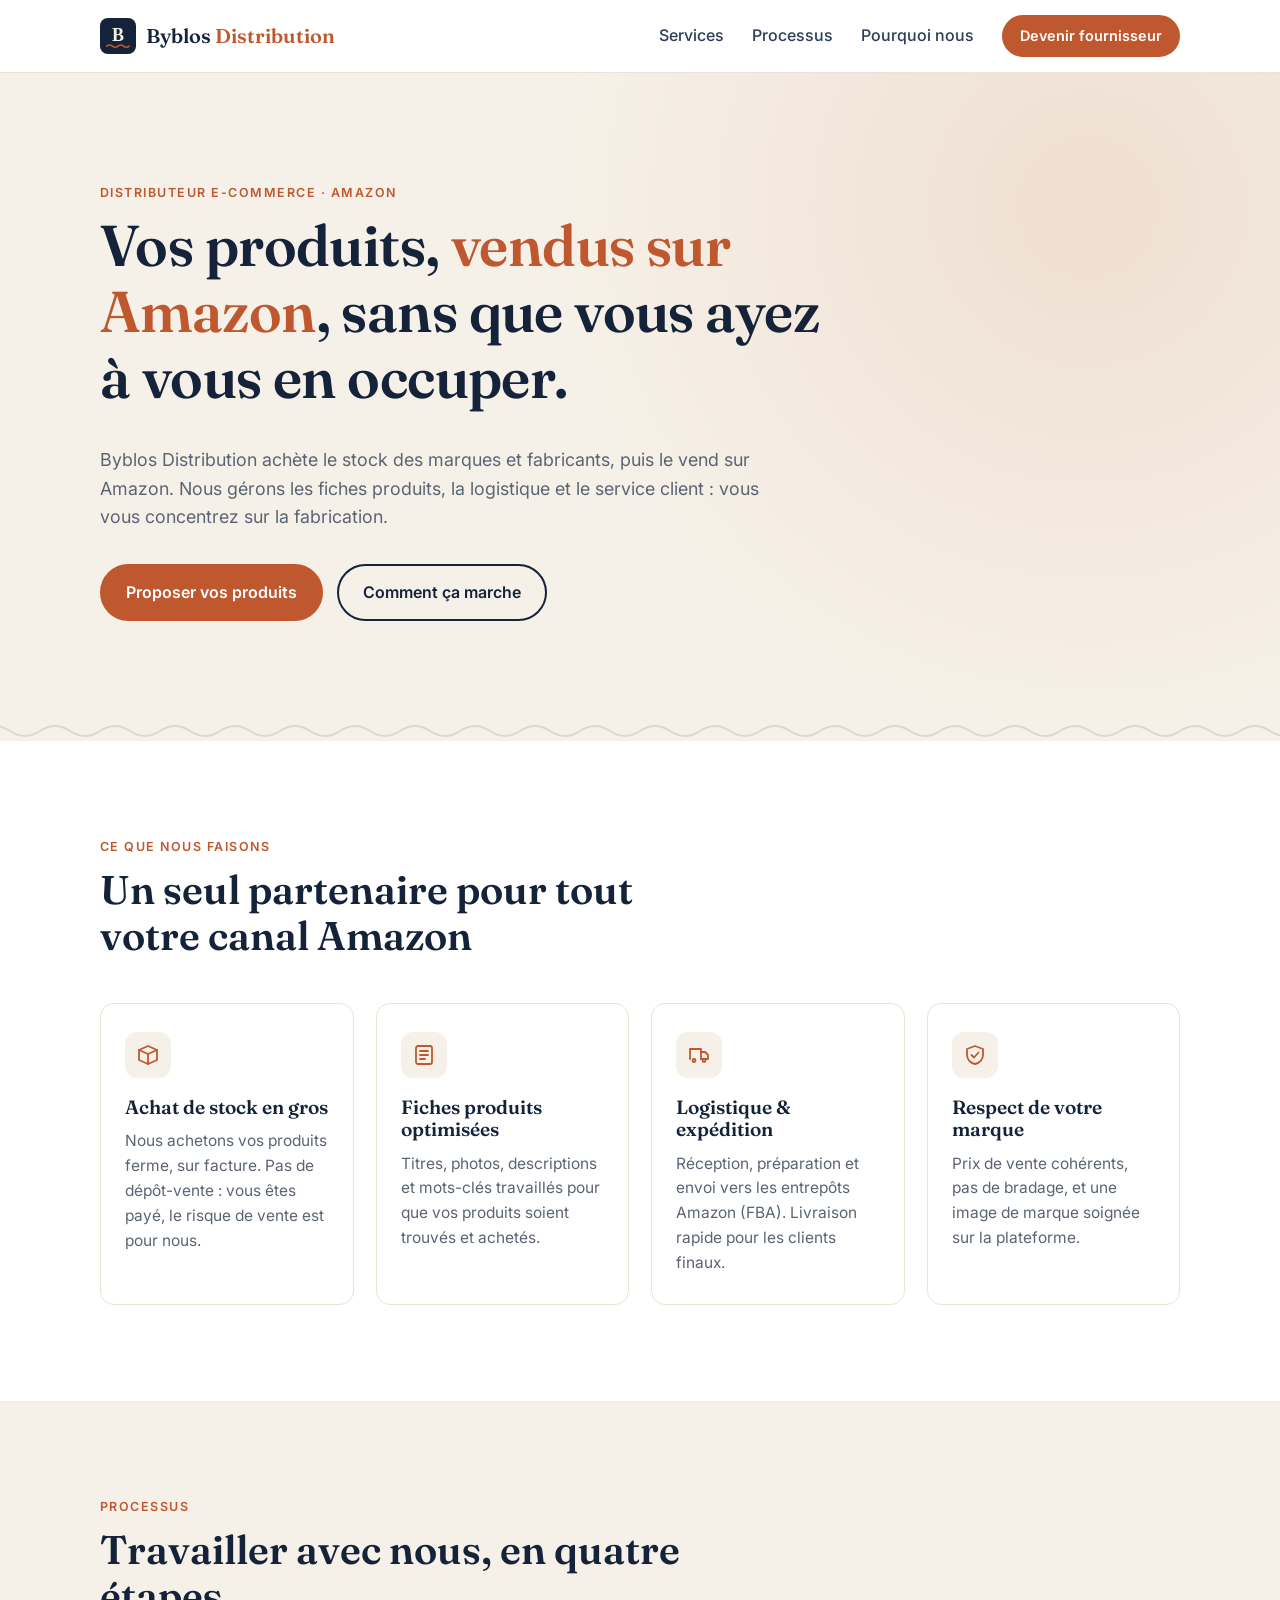
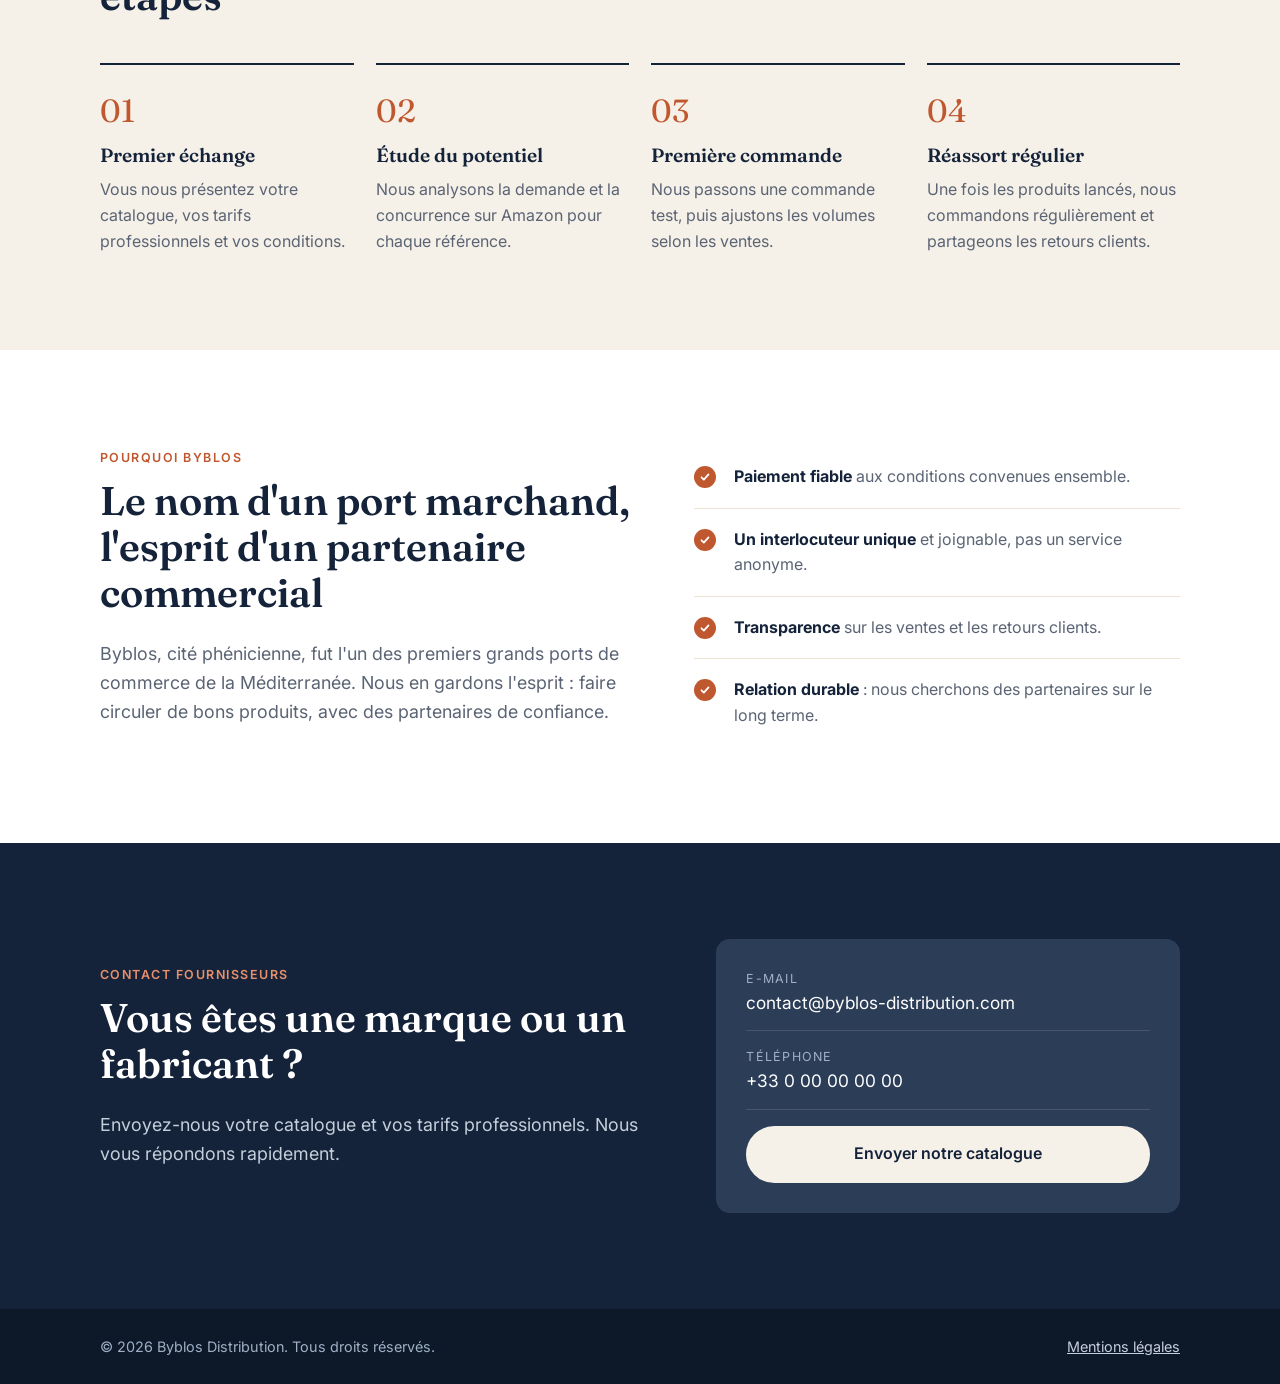
==== index.html @ eac5323d "Site vitrine Byblos Distribution pour les fournisseurs Page d'accueil (services, processus, pourquoi" ====
<!doctype html>
<html lang="fr">
<head>
  <meta charset="utf-8">
  <meta name="viewport" content="width=device-width, initial-scale=1">
  <title>Byblos Distribution — Votre partenaire de distribution sur Amazon</title>
  <meta name="description" content="Byblos Distribution achète et distribue les produits de marques et fabricants sur Amazon. Devenez fournisseur partenaire.">
  <link rel="icon" href="favicon.svg" type="image/svg+xml">
  <link rel="preconnect" href="https://fonts.googleapis.com">
  <link rel="preconnect" href="https://fonts.gstatic.com" crossorigin>
  <link href="https://fonts.googleapis.com/css2?family=Fraunces:opsz,wght@9..144,500;9..144,600&family=Inter:wght@400;500;600&display=swap" rel="stylesheet">
  <link rel="stylesheet" href="styles.css">
</head>
<body>

  <header class="site-header">
    <div class="container header-inner">
      <a href="#" class="logo" aria-label="Byblos Distribution — accueil">
        <img src="favicon.svg" alt="" width="36" height="36">
        <span>Byblos <em>Distribution</em></span>
      </a>
      <nav class="nav" aria-label="Navigation principale">
        <a href="#services">Services</a>
        <a href="#processus">Processus</a>
        <a href="#pourquoi">Pourquoi nous</a>
        <a href="#contact" class="btn btn-small">Devenir fournisseur</a>
      </nav>
    </div>
  </header>

  <main>

    <section class="hero">
      <div class="container hero-inner">
        <p class="eyebrow">Distributeur e-commerce · Amazon</p>
        <h1>Vos produits, <span class="accent">vendus sur Amazon</span>, sans que vous ayez à vous en occuper.</h1>
        <p class="lead">
          Byblos Distribution achète le stock des marques et fabricants, puis le vend sur Amazon.
          Nous gérons les fiches produits, la logistique et le service client : vous vous concentrez sur la fabrication.
        </p>
        <div class="hero-actions">
          <a href="#contact" class="btn">Proposer vos produits</a>
          <a href="#processus" class="btn btn-ghost">Comment ça marche</a>
        </div>
      </div>
    </section>

    <section id="services" class="section">
      <div class="container">
        <p class="eyebrow">Ce que nous faisons</p>
        <h2>Un seul partenaire pour tout votre canal Amazon</h2>
        <div class="grid grid-4">
          <article class="card">
            <div class="card-icon" aria-hidden="true">
              <svg viewBox="0 0 24 24"><path d="M3 7l9-4 9 4-9 4-9-4z"/><path d="M3 7v10l9 4 9-4V7"/><path d="M12 11v10"/></svg>
            </div>
            <h3>Achat de stock en gros</h3>
            <p>Nous achetons vos produits ferme, sur facture. Pas de dépôt-vente : vous êtes payé, le risque de vente est pour nous.</p>
          </article>
          <article class="card">
            <div class="card-icon" aria-hidden="true">
              <svg viewBox="0 0 24 24"><rect x="4" y="3" width="16" height="18" rx="2"/><path d="M8 8h8M8 12h8M8 16h5"/></svg>
            </div>
            <h3>Fiches produits optimisées</h3>
            <p>Titres, photos, descriptions et mots-clés travaillés pour que vos produits soient trouvés et achetés.</p>
          </article>
          <article class="card">
            <div class="card-icon" aria-hidden="true">
              <svg viewBox="0 0 24 24"><path d="M3 16V6h11v10"/><path d="M14 9h4l3 3v4h-7"/><circle cx="7" cy="17.5" r="1.5"/><circle cx="17" cy="17.5" r="1.5"/></svg>
            </div>
            <h3>Logistique &amp; expédition</h3>
            <p>Réception, préparation et envoi vers les entrepôts Amazon (FBA). Livraison rapide pour les clients finaux.</p>
          </article>
          <article class="card">
            <div class="card-icon" aria-hidden="true">
              <svg viewBox="0 0 24 24"><path d="M12 3l8 3v6c0 4.5-3.4 8.3-8 9-4.6-.7-8-4.5-8-9V6l8-3z"/><path d="M8.5 12l2.5 2.5 4.5-5"/></svg>
            </div>
            <h3>Respect de votre marque</h3>
            <p>Prix de vente cohérents, pas de bradage, et une image de marque soignée sur la plateforme.</p>
          </article>
        </div>
      </div>
    </section>

    <section id="processus" class="section section-alt">
      <div class="container">
        <p class="eyebrow">Processus</p>
        <h2>Travailler avec nous, en quatre étapes</h2>
        <ol class="steps">
          <li>
            <span class="step-num">01</span>
            <h3>Premier échange</h3>
            <p>Vous nous présentez votre catalogue, vos tarifs professionnels et vos conditions.</p>
          </li>
          <li>
            <span class="step-num">02</span>
            <h3>Étude du potentiel</h3>
            <p>Nous analysons la demande et la concurrence sur Amazon pour chaque référence.</p>
          </li>
          <li>
            <span class="step-num">03</span>
            <h3>Première commande</h3>
            <p>Nous passons une commande test, puis ajustons les volumes selon les ventes.</p>
          </li>
          <li>
            <span class="step-num">04</span>
            <h3>Réassort régulier</h3>
            <p>Une fois les produits lancés, nous commandons régulièrement et partageons les retours clients.</p>
          </li>
        </ol>
      </div>
    </section>

    <section id="pourquoi" class="section">
      <div class="container split">
        <div>
          <p class="eyebrow">Pourquoi Byblos</p>
          <h2>Le nom d'un port marchand, l'esprit d'un partenaire commercial</h2>
          <p class="lead">
            Byblos, cité phénicienne, fut l'un des premiers grands ports de commerce de la Méditerranée.
            Nous en gardons l'esprit : faire circuler de bons produits, avec des partenaires de confiance.
          </p>
        </div>
        <ul class="checklist">
          <li><strong>Paiement fiable</strong> aux conditions convenues ensemble.</li>
          <li><strong>Un interlocuteur unique</strong> et joignable, pas un service anonyme.</li>
          <li><strong>Transparence</strong> sur les ventes et les retours clients.</li>
          <li><strong>Relation durable</strong> : nous cherchons des partenaires sur le long terme.</li>
        </ul>
      </div>
    </section>

    <section id="contact" class="section section-dark">
      <div class="container contact">
        <div>
          <p class="eyebrow">Contact fournisseurs</p>
          <h2>Vous êtes une marque ou un fabricant ?</h2>
          <p class="lead">
            Envoyez-nous votre catalogue et vos tarifs professionnels. Nous vous répondons rapidement.
          </p>
        </div>
        <div class="contact-card">
          <!-- TODO: remplacer par l'adresse e-mail réelle -->
          <a class="contact-line" href="mailto:contact@byblos-distribution.com">
            <span class="label">E-mail</span>
            <span>contact@byblos-distribution.com</span>
          </a>
          <!-- TODO: remplacer par le numéro réel (ou supprimer ce bloc) -->
          <a class="contact-line" href="tel:+33000000000">
            <span class="label">Téléphone</span>
            <span>+33 0 00 00 00 00</span>
          </a>
          <a href="mailto:contact@byblos-distribution.com?subject=Proposition%20de%20partenariat%20fournisseur" class="btn btn-light">
            Envoyer notre catalogue
          </a>
        </div>
      </div>
    </section>

  </main>

  <footer class="site-footer">
    <div class="container footer-inner">
      <p>© <span id="year">2026</span> Byblos Distribution. Tous droits réservés.</p>
      <a href="mentions-legales.html">Mentions légales</a>
    </div>
  </footer>

  <script>document.getElementById('year').textContent = new Date().getFullYear();</script>
</body>
</html>
---- styles.css ----
:root {
  --ink: #14233a;
  --ink-soft: #2b3d57;
  --sand: #f6f1e8;
  --sand-deep: #ece3d3;
  --terracotta: #c0582f;
  --terracotta-dark: #9e4523;
  --text: #1c2533;
  --muted: #5b6474;
  --white: #ffffff;
  --radius: 14px;
  --max: 1120px;
}

* { box-sizing: border-box; }

html { scroll-behavior: smooth; }

section[id] { scroll-margin-top: 72px; }

body {
  margin: 0;
  font-family: "Inter", system-ui, -apple-system, sans-serif;
  color: var(--text);
  background: var(--white);
  line-height: 1.6;
  -webkit-font-smoothing: antialiased;
}

h1, h2, h3 {
  font-family: "Fraunces", Georgia, serif;
  font-weight: 600;
  line-height: 1.15;
  color: var(--ink);
  margin: 0 0 0.6em;
}
h1 { font-size: clamp(2.2rem, 5vw, 3.6rem); letter-spacing: -0.01em; }
h2 { font-size: clamp(1.7rem, 3.4vw, 2.5rem); max-width: 22ch; }
h3 { font-size: 1.2rem; }

p { margin: 0 0 1em; }

a { color: inherit; }

.container {
  width: 100%;
  max-width: var(--max);
  margin: 0 auto;
  padding: 0 20px;
}

.eyebrow {
  text-transform: uppercase;
  letter-spacing: 0.12em;
  font-size: 0.78rem;
  font-weight: 600;
  color: var(--terracotta);
  margin-bottom: 0.8em;
}

.lead {
  font-size: 1.12rem;
  color: var(--muted);
  max-width: 60ch;
}

.accent { color: var(--terracotta); }

/* Buttons */
.btn {
  display: inline-block;
  background: var(--terracotta);
  color: var(--white);
  text-decoration: none;
  font-weight: 600;
  padding: 0.85em 1.5em;
  border-radius: 999px;
  border: 2px solid var(--terracotta);
  transition: background 0.2s, border-color 0.2s, color 0.2s;
}
.btn:hover { background: var(--terracotta-dark); border-color: var(--terracotta-dark); }
.btn-small { padding: 0.5em 1.1em; font-size: 0.9rem; }
.btn-ghost { background: transparent; color: var(--ink); border-color: var(--ink); }
.btn-ghost:hover { background: var(--ink); color: var(--white); border-color: var(--ink); }
.btn-light { background: var(--sand); color: var(--ink); border-color: var(--sand); text-align: center; }
.btn-light:hover { background: var(--white); border-color: var(--white); }

/* Header */
.site-header {
  position: sticky;
  top: 0;
  z-index: 10;
  background: rgba(255, 255, 255, 0.92);
  backdrop-filter: blur(8px);
  border-bottom: 1px solid var(--sand-deep);
}
.header-inner {
  display: flex;
  align-items: center;
  justify-content: space-between;
  height: 72px;
}
.logo {
  display: flex;
  align-items: center;
  gap: 10px;
  text-decoration: none;
  font-family: "Fraunces", Georgia, serif;
  font-weight: 600;
  font-size: 1.25rem;
  color: var(--ink);
}
.logo em { font-style: normal; color: var(--terracotta); }
.nav { display: flex; align-items: center; gap: 28px; }
.nav a:not(.btn) {
  text-decoration: none;
  font-weight: 500;
  color: var(--ink-soft);
}
.nav a:not(.btn):hover { color: var(--terracotta); }

/* Hero */
.hero {
  background:
    radial-gradient(circle at 85% 20%, rgba(192, 88, 47, 0.12), transparent 45%),
    var(--sand);
  padding: 110px 0 120px;
  position: relative;
  overflow: hidden;
}
.hero::after {
  /* stylised waves: a nod to Byblos the harbour city */
  content: "";
  position: absolute;
  left: 0; right: 0; bottom: 0;
  height: 60px;
  background: url("data:image/svg+xml,%3Csvg xmlns='http://www.w3.org/2000/svg' viewBox='0 0 120 20'%3E%3Cpath d='M0 10 Q15 0 30 10 T60 10 T90 10 T120 10' fill='none' stroke='%2314233a' stroke-opacity='.12' stroke-width='2'/%3E%3C/svg%3E") repeat-x bottom / 120px 20px;
}
.hero-inner h1 { max-width: 20ch; }
.hero-actions { display: flex; flex-wrap: wrap; gap: 14px; margin-top: 2em; }

/* Sections */
.section { padding: 96px 0; }
.section-alt { background: var(--sand); }
.section-dark { background: var(--ink); color: var(--sand); }
.section-dark h2 { color: var(--white); }
.section-dark .lead { color: #c5cedb; }
.section-dark .eyebrow { color: #e8906b; }

.grid { display: grid; gap: 22px; margin-top: 44px; }
.grid-4 { grid-template-columns: repeat(4, 1fr); }

.card {
  background: var(--white);
  border: 1px solid var(--sand-deep);
  border-radius: var(--radius);
  padding: 28px 24px;
  transition: transform 0.2s, box-shadow 0.2s;
}
.card:hover { transform: translateY(-3px); box-shadow: 0 12px 30px rgba(20, 35, 58, 0.08); }
.card p { color: var(--muted); font-size: 0.97rem; margin: 0; }
.card-icon {
  width: 46px; height: 46px;
  border-radius: 12px;
  background: var(--sand);
  display: grid; place-items: center;
  margin-bottom: 18px;
}
.card-icon svg {
  width: 24px; height: 24px;
  fill: none;
  stroke: var(--terracotta);
  stroke-width: 1.8;
  stroke-linecap: round;
  stroke-linejoin: round;
}

/* Steps */
.steps {
  list-style: none;
  padding: 0;
  margin: 44px 0 0;
  display: grid;
  grid-template-columns: repeat(4, 1fr);
  gap: 22px;
  counter-reset: none;
}
.steps li {
  border-top: 2px solid var(--ink);
  padding-top: 20px;
}
.steps p { color: var(--muted); margin: 0; }
.step-num {
  display: block;
  font-family: "Fraunces", Georgia, serif;
  font-size: 2rem;
  color: var(--terracotta);
  margin-bottom: 8px;
}

/* Why us */
.split {
  display: grid;
  grid-template-columns: 1.1fr 1fr;
  gap: 60px;
  align-items: center;
}
.checklist { list-style: none; padding: 0; margin: 0; }
.checklist li {
  position: relative;
  padding: 18px 0 18px 40px;
  border-bottom: 1px solid var(--sand-deep);
  color: var(--muted);
}
.checklist li:last-child { border-bottom: 0; }
.checklist li::before {
  content: "";
  position: absolute;
  left: 0; top: 20px;
  width: 22px; height: 22px;
  border-radius: 50%;
  background: var(--terracotta) url("data:image/svg+xml,%3Csvg xmlns='http://www.w3.org/2000/svg' viewBox='0 0 24 24'%3E%3Cpath d='M6 12.5l4 4 8-9' fill='none' stroke='white' stroke-width='3' stroke-linecap='round' stroke-linejoin='round'/%3E%3C/svg%3E") center / 14px no-repeat;
}
.checklist strong { color: var(--ink); }

/* Contact */
.contact {
  display: grid;
  grid-template-columns: 1.2fr 1fr;
  gap: 60px;
  align-items: center;
}
.contact-card {
  background: var(--ink-soft);
  border-radius: var(--radius);
  padding: 30px;
  display: flex;
  flex-direction: column;
  gap: 16px;
}
.contact-line {
  display: flex;
  flex-direction: column;
  text-decoration: none;
  color: var(--white);
  font-size: 1.08rem;
  padding-bottom: 14px;
  border-bottom: 1px solid rgba(255, 255, 255, 0.12);
  overflow-wrap: anywhere;
}
.contact-line:hover span:last-child { color: #e8906b; }
.contact-line .label {
  font-size: 0.78rem;
  text-transform: uppercase;
  letter-spacing: 0.1em;
  color: #9fb0c6;
}

/* Footer */
.site-footer {
  background: #0d1828;
  color: #9fb0c6;
  font-size: 0.9rem;
  padding: 26px 0;
}
.footer-inner { display: flex; justify-content: space-between; gap: 16px; flex-wrap: wrap; }
.footer-inner p { margin: 0; }
.site-footer a { color: #c5cedb; }

/* Legal page */
.legal { padding: 70px 0 90px; }
.legal .container { max-width: 760px; }
.legal h2 { font-size: 1.4rem; margin-top: 1.8em; max-width: none; }
.legal p { color: var(--muted); }

/* Responsive */
@media (max-width: 960px) {
  .grid-4, .steps { grid-template-columns: repeat(2, 1fr); }
  .split, .contact { grid-template-columns: 1fr; gap: 36px; }
}
@media (max-width: 720px) {
  .nav a:not(.btn) { display: none; }
  .hero { padding: 70px 0 90px; }
  .section { padding: 70px 0; }
}
@media (max-width: 520px) {
  .grid-4, .steps { grid-template-columns: 1fr; }
  .logo span { font-size: 1.05rem; }
  .btn-small { padding: 0.45em 0.9em; font-size: 0.82rem; }
}
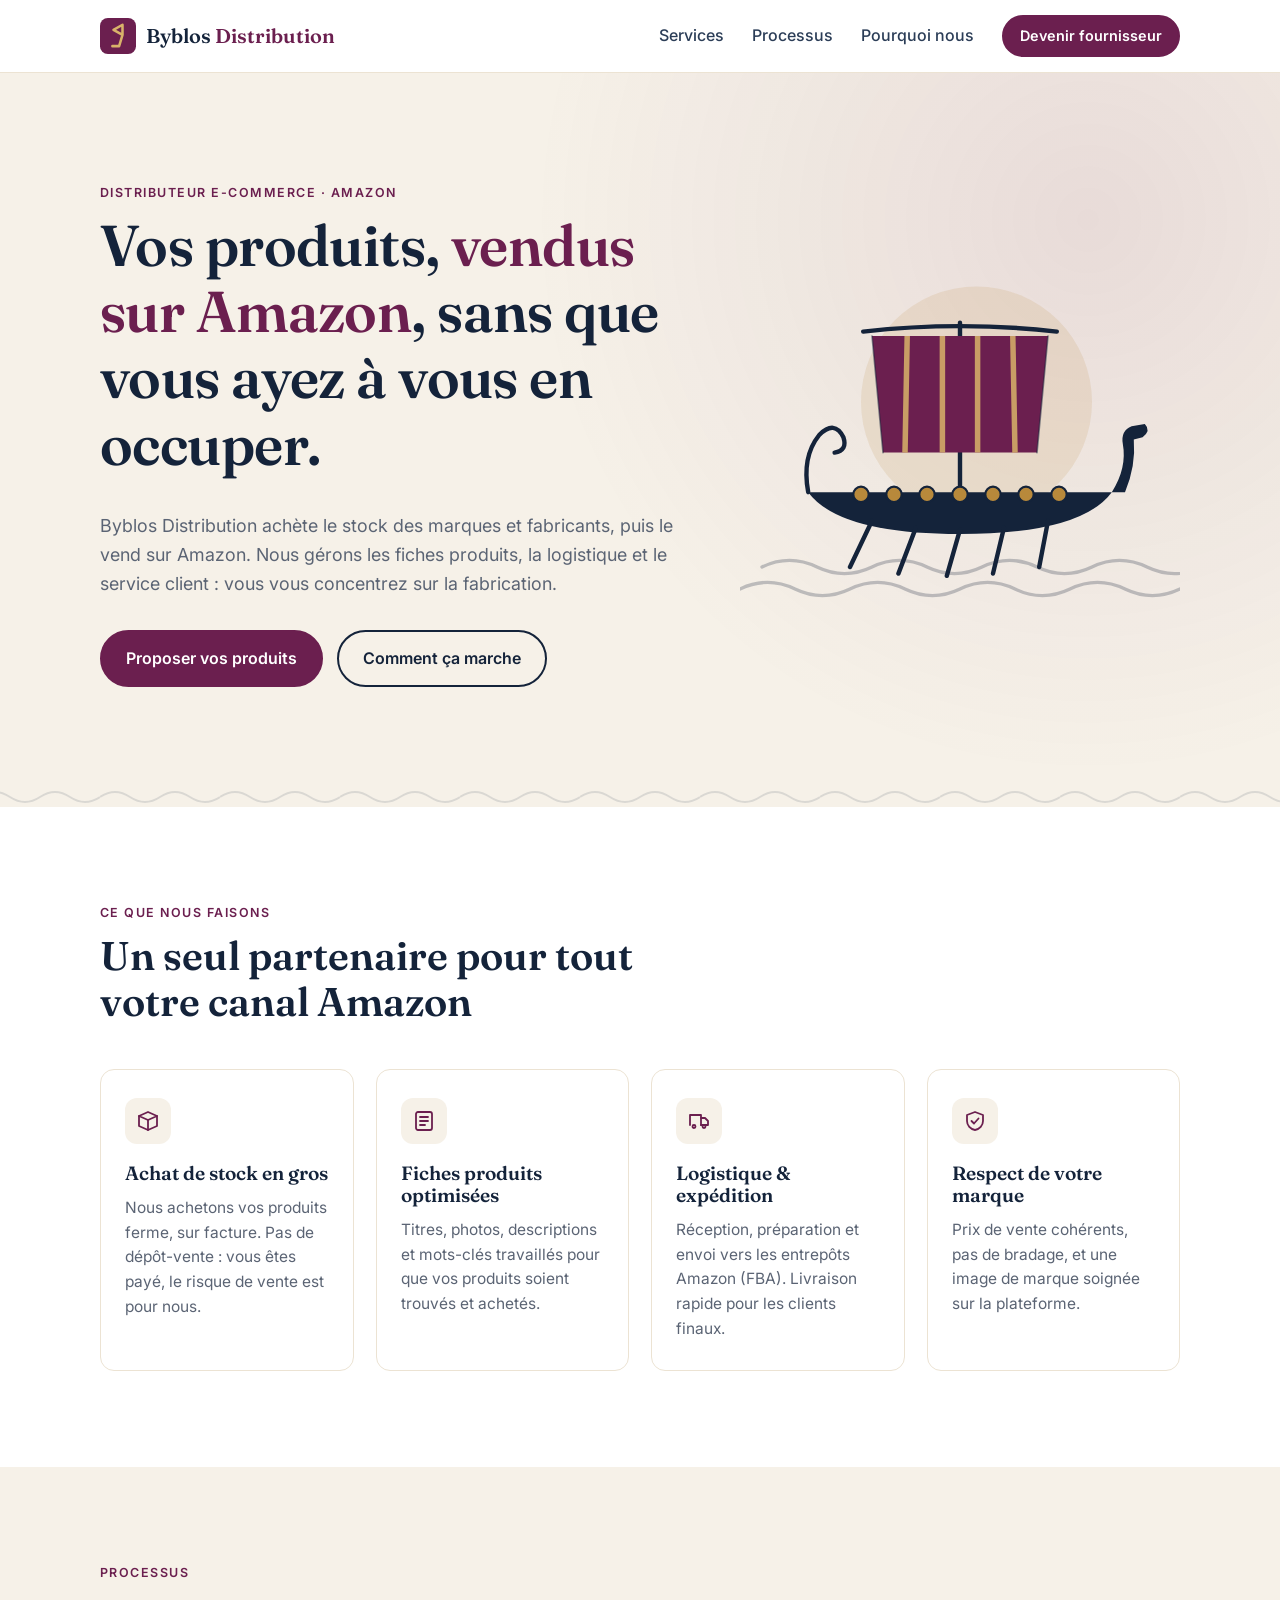
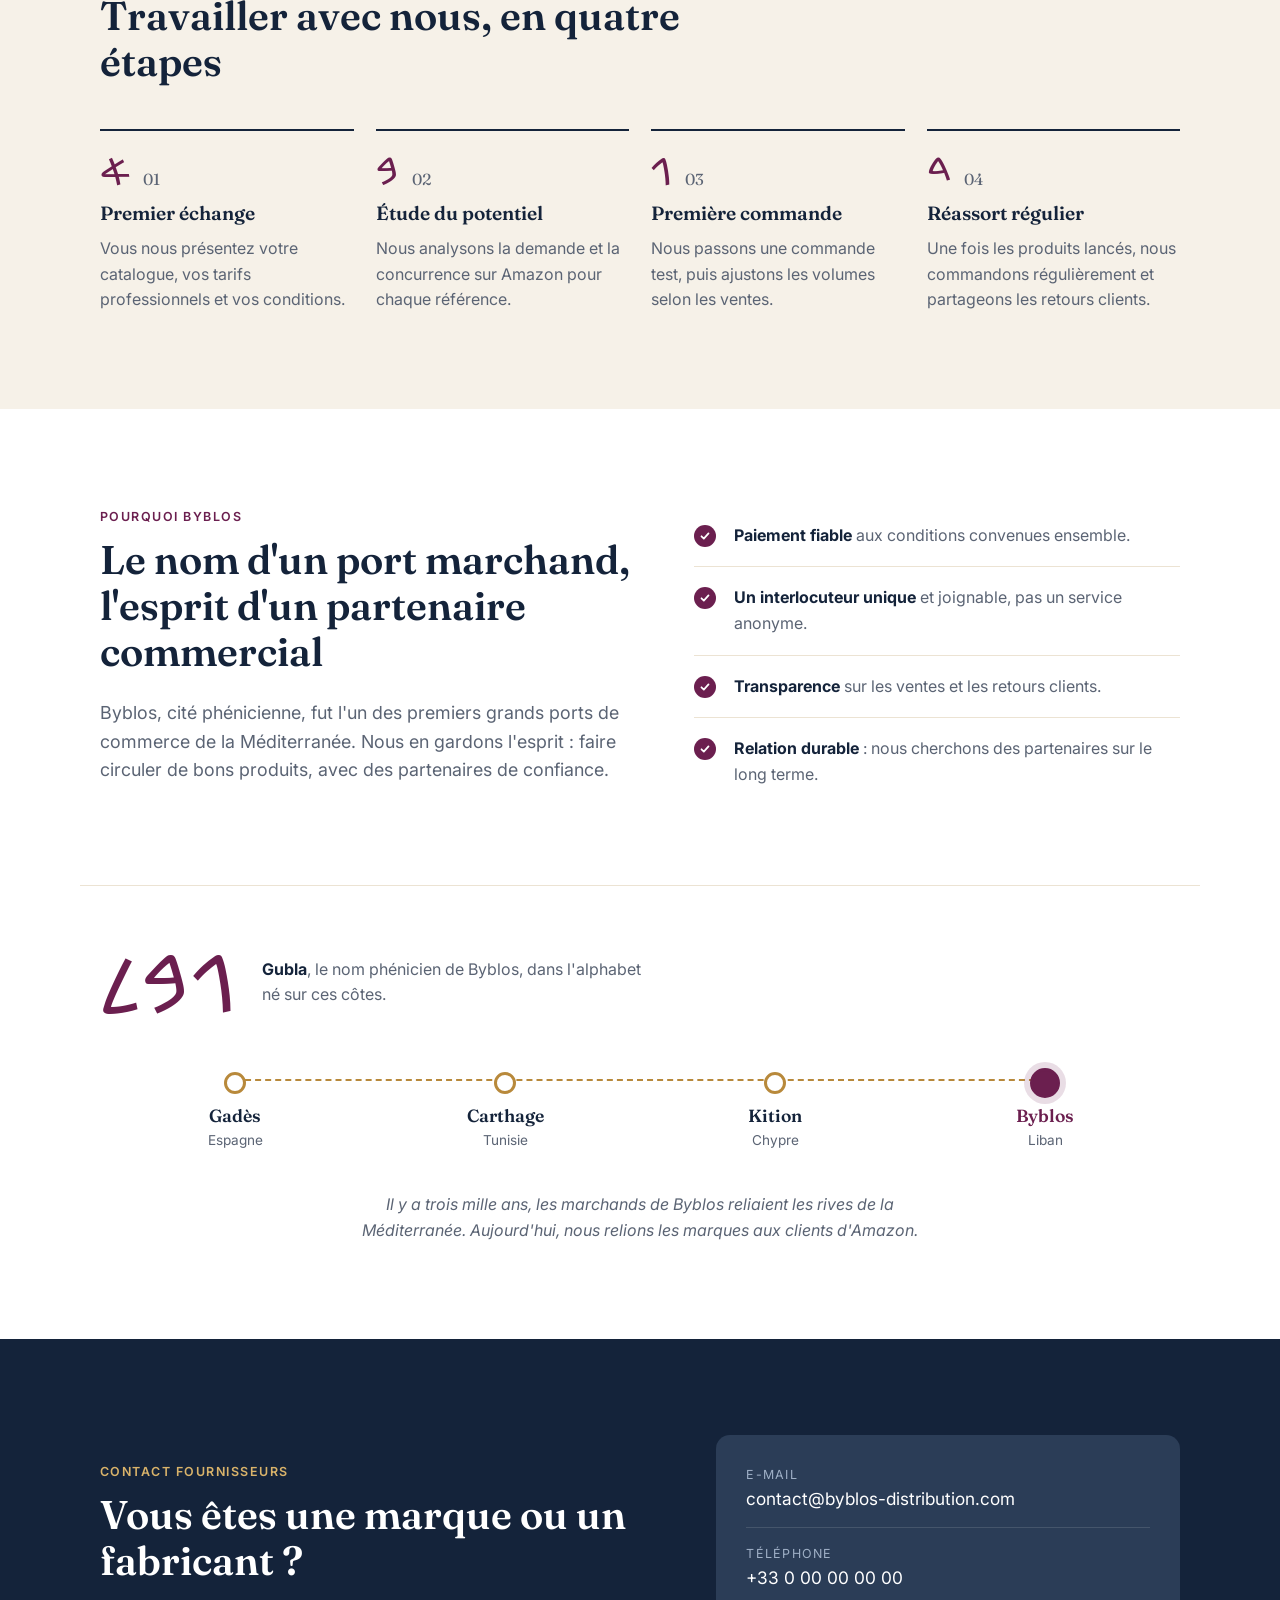
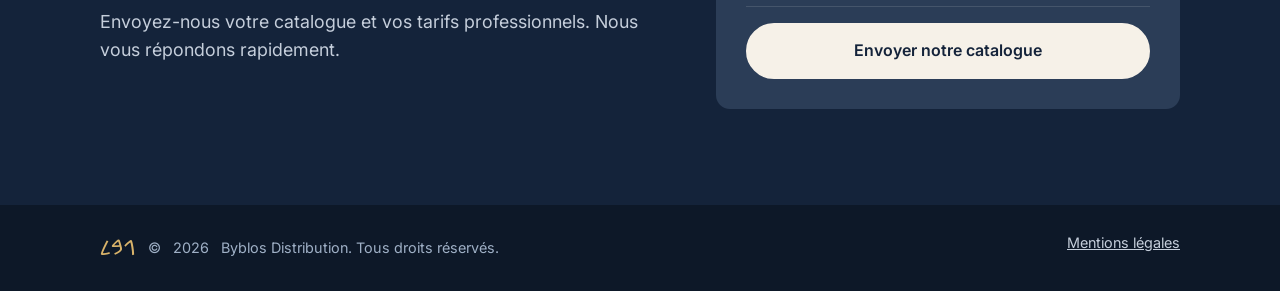
==== commit 5a06d5db: "Design : rappel de Byblos, cité phénicienne du commerce Pourpre et or, logo en lettre beth, étapes n" ====
--- a/index.html
+++ b/index.html
@@ -8,7 +8,7 @@
   <link rel="icon" href="favicon.svg" type="image/svg+xml">
   <link rel="preconnect" href="https://fonts.googleapis.com">
   <link rel="preconnect" href="https://fonts.gstatic.com" crossorigin>
-  <link href="https://fonts.googleapis.com/css2?family=Fraunces:opsz,wght@9..144,500;9..144,600&family=Inter:wght@400;500;600&display=swap" rel="stylesheet">
+  <link href="https://fonts.googleapis.com/css2?family=Fraunces:opsz,wght@9..144,500;9..144,600&family=Inter:wght@400;500;600&family=Noto+Sans+Phoenician&display=swap" rel="stylesheet">
   <link rel="stylesheet" href="styles.css">
 </head>
 <body>
@@ -32,6 +32,7 @@
 
     <section class="hero">
       <div class="container hero-inner">
+        <div class="hero-text">
         <p class="eyebrow">Distributeur e-commerce · Amazon</p>
         <h1>Vos produits, <span class="accent">vendus sur Amazon</span>, sans que vous ayez à vous en occuper.</h1>
         <p class="lead">
@@ -42,6 +43,28 @@
           <a href="#contact" class="btn">Proposer vos produits</a>
           <a href="#processus" class="btn btn-ghost">Comment ça marche</a>
         </div>
+        </div>
+
+        <!-- Phoenician merchant ship: curled stern, horse-head prow, striped square sail -->
+        <svg class="hero-ship" viewBox="0 0 400 320" role="img" aria-label="Navire marchand phénicien">
+          <circle cx="215" cy="130" r="105" class="ship-sun"/>
+          <line x1="200" y1="212" x2="200" y2="58" class="ship-line"/>
+          <path d="M112 66 Q200 56 288 66" class="ship-line"/>
+          <path d="M120 70 L280 70 L270 176 L130 176 Z" class="ship-sail"/>
+          <path d="M152 70 L150 176 M184 70 L184 176 M216 70 L216 176 M248 70 L250 176" class="ship-stripes"/>
+          <path d="M120 70 L130 176 M280 70 L270 176" class="ship-rope"/>
+          <path d="M62 212 Q56 180 72 160 Q86 146 94 162 Q98 174 86 176" class="ship-line"/>
+          <path d="M62 212 Q90 250 200 250 Q310 250 338 212 Z" class="ship-hull"/>
+          <path d="M338 212 Q352 190 348 168 Q346 156 356 152 L368 150 Q374 156 366 162 L358 164 Q360 188 350 212" class="ship-hull"/>
+          <g class="ship-shields">
+            <circle cx="110" cy="214" r="7"/><circle cx="140" cy="214" r="7"/><circle cx="170" cy="214" r="7"/>
+            <circle cx="200" cy="214" r="7"/><circle cx="230" cy="214" r="7"/><circle cx="260" cy="214" r="7"/>
+            <circle cx="290" cy="214" r="7"/>
+          </g>
+          <path d="M120 238 L100 280 M160 244 L144 286 M200 246 L188 288 M240 244 L230 286 M280 238 L272 280" class="ship-line"/>
+          <path d="M20 280 Q45 268 70 280 T120 280 T170 280 T220 280 T270 280 T320 280 T370 280 T420 280" class="ship-wave"/>
+          <path d="M0 300 Q25 288 50 300 T100 300 T150 300 T200 300 T250 300 T300 300 T350 300 T400 300" class="ship-wave"/>
+        </svg>
       </div>
     </section>
 
@@ -87,23 +110,24 @@
         <p class="eyebrow">Processus</p>
         <h2>Travailler avec nous, en quatre étapes</h2>
         <ol class="steps">
-          <li>
-            <span class="step-num">01</span>
+          <!-- Steps are numbered with the first four letters of the Phoenician alphabet -->
+          <li>
+            <span class="step-num"><span class="phoen" aria-hidden="true">𐤀</span>01</span>
             <h3>Premier échange</h3>
             <p>Vous nous présentez votre catalogue, vos tarifs professionnels et vos conditions.</p>
           </li>
           <li>
-            <span class="step-num">02</span>
+            <span class="step-num"><span class="phoen" aria-hidden="true">𐤁</span>02</span>
             <h3>Étude du potentiel</h3>
             <p>Nous analysons la demande et la concurrence sur Amazon pour chaque référence.</p>
           </li>
           <li>
-            <span class="step-num">03</span>
+            <span class="step-num"><span class="phoen" aria-hidden="true">𐤂</span>03</span>
             <h3>Première commande</h3>
             <p>Nous passons une commande test, puis ajustons les volumes selon les ventes.</p>
           </li>
           <li>
-            <span class="step-num">04</span>
+            <span class="step-num"><span class="phoen" aria-hidden="true">𐤃</span>04</span>
             <h3>Réassort régulier</h3>
             <p>Une fois les produits lancés, nous commandons régulièrement et partageons les retours clients.</p>
           </li>
@@ -127,6 +151,23 @@
           <li><strong>Transparence</strong> sur les ventes et les retours clients.</li>
           <li><strong>Relation durable</strong> : nous cherchons des partenaires sur le long terme.</li>
         </ul>
+      </div>
+
+      <div class="container heritage">
+        <div class="heritage-name">
+          <span class="phoen" aria-hidden="true">𐤂𐤁𐤋</span>
+          <p><strong>Gubla</strong>, le nom phénicien de Byblos, dans l'alphabet né sur ces côtes.</p>
+        </div>
+        <ol class="route" aria-label="Comptoirs phéniciens, d'ouest en est">
+          <li><span class="route-city">Gadès</span><span class="route-country">Espagne</span></li>
+          <li><span class="route-city">Carthage</span><span class="route-country">Tunisie</span></li>
+          <li><span class="route-city">Kition</span><span class="route-country">Chypre</span></li>
+          <li class="route-home"><span class="route-city">Byblos</span><span class="route-country">Liban</span></li>
+        </ol>
+        <p class="route-caption">
+          Il y a trois mille ans, les marchands de Byblos reliaient les rives de la Méditerranée.
+          Aujourd'hui, nous relions les marques aux clients d'Amazon.
+        </p>
       </div>
     </section>
 
@@ -161,7 +202,7 @@
 
   <footer class="site-footer">
     <div class="container footer-inner">
-      <p>© <span id="year">2026</span> Byblos Distribution. Tous droits réservés.</p>
+      <p><span class="phoen footer-mark" aria-hidden="true">𐤂𐤁𐤋</span>© <span id="year">2026</span> Byblos Distribution. Tous droits réservés.</p>
       <a href="mentions-legales.html">Mentions légales</a>
     </div>
   </footer>
--- a/styles.css
+++ b/styles.css
@@ -3,8 +3,10 @@
   --ink-soft: #2b3d57;
   --sand: #f6f1e8;
   --sand-deep: #ece3d3;
-  --terracotta: #c0582f;
-  --terracotta-dark: #9e4523;
+  --purple: #6b1f4f;
+  --purple-dark: #4f1339;
+  --gold: #b8893b;
+  --gold-light: #d9b36a;
   --text: #1c2533;
   --muted: #5b6474;
   --white: #ffffff;
@@ -54,7 +56,7 @@
   letter-spacing: 0.12em;
   font-size: 0.78rem;
   font-weight: 600;
-  color: var(--terracotta);
+  color: var(--purple);
   margin-bottom: 0.8em;
 }
 
@@ -64,21 +66,21 @@
   max-width: 60ch;
 }
 
-.accent { color: var(--terracotta); }
+.accent { color: var(--purple); }
 
 /* Buttons */
 .btn {
   display: inline-block;
-  background: var(--terracotta);
+  background: var(--purple);
   color: var(--white);
   text-decoration: none;
   font-weight: 600;
   padding: 0.85em 1.5em;
   border-radius: 999px;
-  border: 2px solid var(--terracotta);
+  border: 2px solid var(--purple);
   transition: background 0.2s, border-color 0.2s, color 0.2s;
 }
-.btn:hover { background: var(--terracotta-dark); border-color: var(--terracotta-dark); }
+.btn:hover { background: var(--purple-dark); border-color: var(--purple-dark); }
 .btn-small { padding: 0.5em 1.1em; font-size: 0.9rem; }
 .btn-ghost { background: transparent; color: var(--ink); border-color: var(--ink); }
 .btn-ghost:hover { background: var(--ink); color: var(--white); border-color: var(--ink); }
@@ -110,19 +112,19 @@
   font-size: 1.25rem;
   color: var(--ink);
 }
-.logo em { font-style: normal; color: var(--terracotta); }
+.logo em { font-style: normal; color: var(--purple); }
 .nav { display: flex; align-items: center; gap: 28px; }
 .nav a:not(.btn) {
   text-decoration: none;
   font-weight: 500;
   color: var(--ink-soft);
 }
-.nav a:not(.btn):hover { color: var(--terracotta); }
+.nav a:not(.btn):hover { color: var(--purple); }
 
 /* Hero */
 .hero {
   background:
-    radial-gradient(circle at 85% 20%, rgba(192, 88, 47, 0.12), transparent 45%),
+    radial-gradient(circle at 85% 20%, rgba(107, 31, 79, 0.10), transparent 45%),
     var(--sand);
   padding: 110px 0 120px;
   position: relative;
@@ -136,7 +138,30 @@
   height: 60px;
   background: url("data:image/svg+xml,%3Csvg xmlns='http://www.w3.org/2000/svg' viewBox='0 0 120 20'%3E%3Cpath d='M0 10 Q15 0 30 10 T60 10 T90 10 T120 10' fill='none' stroke='%2314233a' stroke-opacity='.12' stroke-width='2'/%3E%3C/svg%3E") repeat-x bottom / 120px 20px;
 }
+.hero-inner {
+  display: grid;
+  grid-template-columns: 1.25fr 1fr;
+  gap: 40px;
+  align-items: center;
+}
 .hero-inner h1 { max-width: 20ch; }
+
+/* Phoenician merchant ship */
+.hero-ship { width: 100%; height: auto; max-width: 440px; justify-self: end; }
+.ship-sun { fill: var(--gold); opacity: 0.14; }
+.ship-line, .ship-rope, .ship-wave {
+  fill: none;
+  stroke: var(--ink);
+  stroke-width: 4;
+  stroke-linecap: round;
+  stroke-linejoin: round;
+}
+.ship-rope { stroke-width: 1.5; opacity: 0.5; }
+.ship-wave { stroke-width: 3; opacity: 0.25; }
+.ship-sail { fill: var(--purple); }
+.ship-stripes { stroke: var(--gold-light); stroke-width: 5; opacity: 0.85; }
+.ship-hull { fill: var(--ink); }
+.ship-shields circle { fill: var(--gold); stroke: var(--ink); stroke-width: 2; }
 .hero-actions { display: flex; flex-wrap: wrap; gap: 14px; margin-top: 2em; }
 
 /* Sections */
@@ -145,7 +170,7 @@
 .section-dark { background: var(--ink); color: var(--sand); }
 .section-dark h2 { color: var(--white); }
 .section-dark .lead { color: #c5cedb; }
-.section-dark .eyebrow { color: #e8906b; }
+.section-dark .eyebrow { color: var(--gold-light); }
 
 .grid { display: grid; gap: 22px; margin-top: 44px; }
 .grid-4 { grid-template-columns: repeat(4, 1fr); }
@@ -169,7 +194,7 @@
 .card-icon svg {
   width: 24px; height: 24px;
   fill: none;
-  stroke: var(--terracotta);
+  stroke: var(--purple);
   stroke-width: 1.8;
   stroke-linecap: round;
   stroke-linejoin: round;
@@ -191,12 +216,18 @@
 }
 .steps p { color: var(--muted); margin: 0; }
 .step-num {
-  display: block;
+  display: flex;
+  align-items: baseline;
+  gap: 12px;
   font-family: "Fraunces", Georgia, serif;
-  font-size: 2rem;
-  color: var(--terracotta);
-  margin-bottom: 8px;
-}
+  font-size: 1rem;
+  color: var(--muted);
+  margin-bottom: 10px;
+}
+.step-num .phoen { font-size: 2.4rem; color: var(--purple); line-height: 1; }
+
+/* Phoenician script */
+.phoen { font-family: "Noto Sans Phoenician", serif; }
 
 /* Why us */
 .split {
@@ -219,9 +250,80 @@
   left: 0; top: 20px;
   width: 22px; height: 22px;
   border-radius: 50%;
-  background: var(--terracotta) url("data:image/svg+xml,%3Csvg xmlns='http://www.w3.org/2000/svg' viewBox='0 0 24 24'%3E%3Cpath d='M6 12.5l4 4 8-9' fill='none' stroke='white' stroke-width='3' stroke-linecap='round' stroke-linejoin='round'/%3E%3C/svg%3E") center / 14px no-repeat;
+  background: var(--purple) url("data:image/svg+xml,%3Csvg xmlns='http://www.w3.org/2000/svg' viewBox='0 0 24 24'%3E%3Cpath d='M6 12.5l4 4 8-9' fill='none' stroke='white' stroke-width='3' stroke-linecap='round' stroke-linejoin='round'/%3E%3C/svg%3E") center / 14px no-repeat;
 }
 .checklist strong { color: var(--ink); }
+
+/* Heritage: Gubla + Phoenician trade route */
+.heritage {
+  margin-top: 80px;
+  padding-top: 56px;
+  border-top: 1px solid var(--sand-deep);
+}
+.heritage-name {
+  display: flex;
+  align-items: center;
+  gap: 24px;
+  margin-bottom: 48px;
+}
+.heritage-name .phoen {
+  font-size: clamp(3rem, 8vw, 5rem);
+  line-height: 1;
+  color: var(--purple);
+}
+.heritage-name p { margin: 0; color: var(--muted); max-width: 38ch; }
+.heritage-name strong { color: var(--ink); }
+
+.route {
+  list-style: none;
+  padding: 0;
+  margin: 0;
+  display: grid;
+  grid-template-columns: repeat(4, 1fr);
+  position: relative;
+}
+.route::before {
+  /* dashed sea route linking the trading posts */
+  content: "";
+  position: absolute;
+  left: 12.5%; right: 12.5%;
+  top: 9px;
+  border-top: 2px dashed var(--gold);
+}
+.route li {
+  display: flex;
+  flex-direction: column;
+  align-items: center;
+  text-align: center;
+  position: relative;
+  padding-top: 32px;
+}
+.route li::before {
+  content: "";
+  position: absolute;
+  top: 2px;
+  width: 16px; height: 16px;
+  border-radius: 50%;
+  background: var(--white);
+  border: 3px solid var(--gold);
+}
+.route .route-home::before {
+  top: -2px;
+  width: 24px; height: 24px;
+  background: var(--purple);
+  border-color: var(--purple);
+  box-shadow: 0 0 0 6px rgba(107, 31, 79, 0.15);
+}
+.route-city { font-family: "Fraunces", Georgia, serif; font-weight: 600; color: var(--ink); font-size: 1.1rem; }
+.route-home .route-city { color: var(--purple); }
+.route-country { font-size: 0.85rem; color: var(--muted); }
+.route-caption {
+  text-align: center;
+  color: var(--muted);
+  font-style: italic;
+  max-width: 56ch;
+  margin: 40px auto 0;
+}
 
 /* Contact */
 .contact {
@@ -248,7 +350,7 @@
   border-bottom: 1px solid rgba(255, 255, 255, 0.12);
   overflow-wrap: anywhere;
 }
-.contact-line:hover span:last-child { color: #e8906b; }
+.contact-line:hover span:last-child { color: var(--gold-light); }
 .contact-line .label {
   font-size: 0.78rem;
   text-transform: uppercase;
@@ -264,7 +366,8 @@
   padding: 26px 0;
 }
 .footer-inner { display: flex; justify-content: space-between; gap: 16px; flex-wrap: wrap; }
-.footer-inner p { margin: 0; }
+.footer-inner p { margin: 0; display: flex; align-items: center; gap: 12px; }
+.footer-mark { color: var(--gold-light); font-size: 1.3rem; }
 .site-footer a { color: #c5cedb; }
 
 /* Legal page */
@@ -276,7 +379,8 @@
 /* Responsive */
 @media (max-width: 960px) {
   .grid-4, .steps { grid-template-columns: repeat(2, 1fr); }
-  .split, .contact { grid-template-columns: 1fr; gap: 36px; }
+  .split, .contact, .hero-inner { grid-template-columns: 1fr; gap: 36px; }
+  .hero-ship { justify-self: center; max-width: 340px; }
 }
 @media (max-width: 720px) {
   .nav a:not(.btn) { display: none; }
@@ -284,6 +388,9 @@
   .section { padding: 70px 0; }
 }
 @media (max-width: 520px) {
+  .heritage-name { flex-direction: column; align-items: flex-start; gap: 12px; }
+  .route-city { font-size: 0.95rem; }
+  .route-country { font-size: 0.75rem; }
   .grid-4, .steps { grid-template-columns: 1fr; }
   .logo span { font-size: 1.05rem; }
   .btn-small { padding: 0.45em 0.9em; font-size: 0.82rem; }
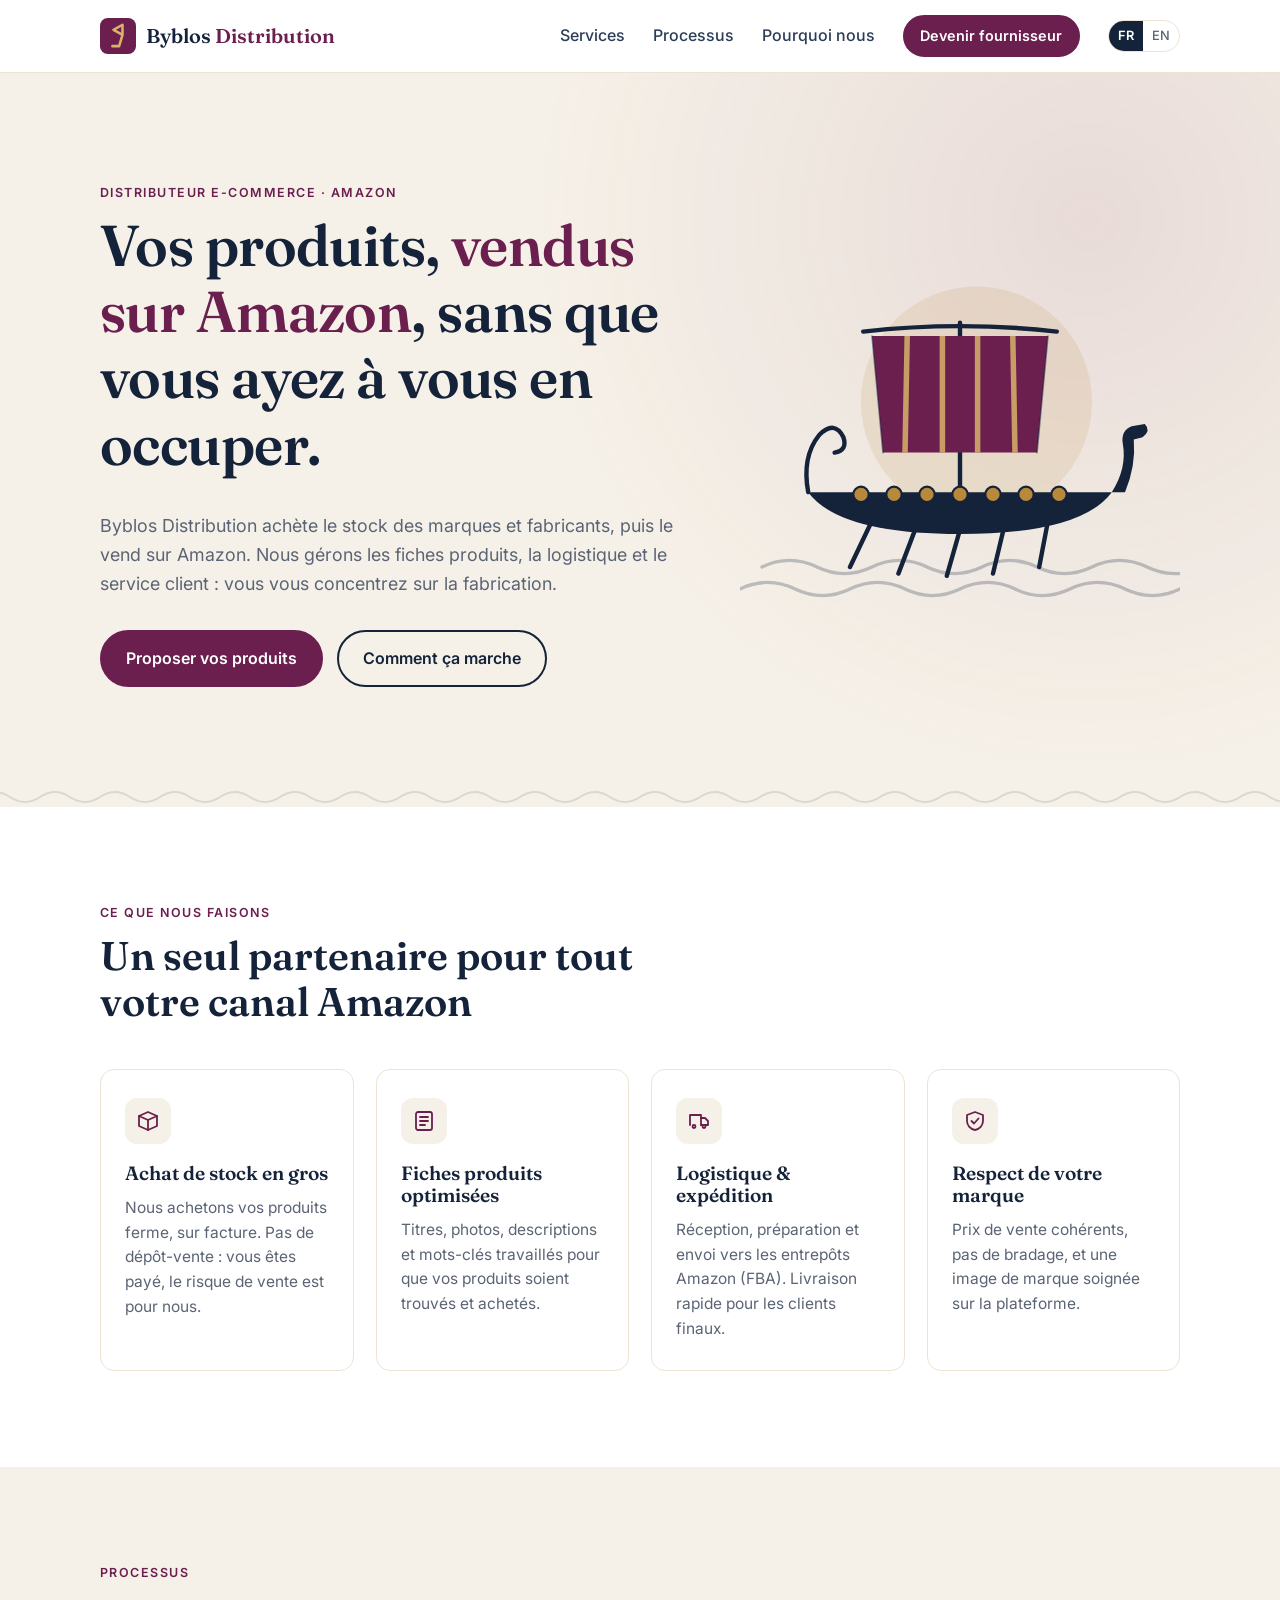
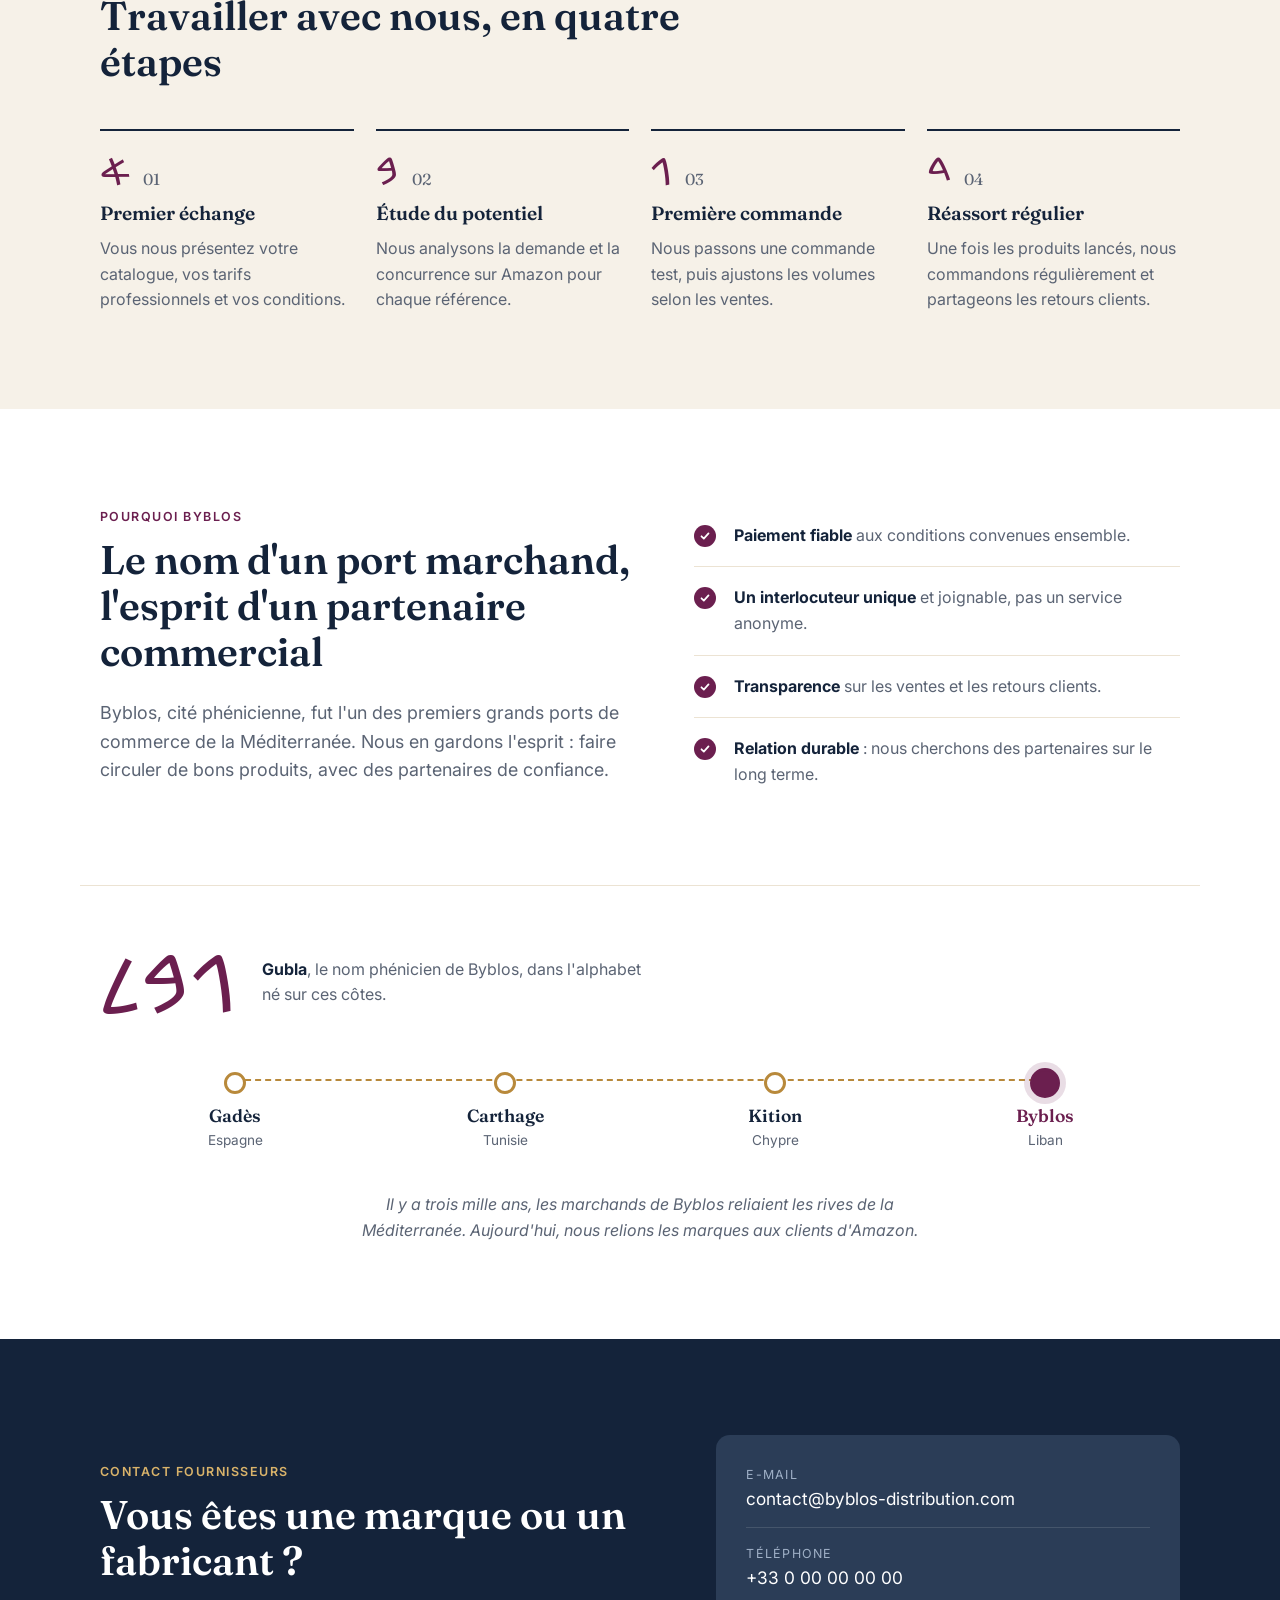
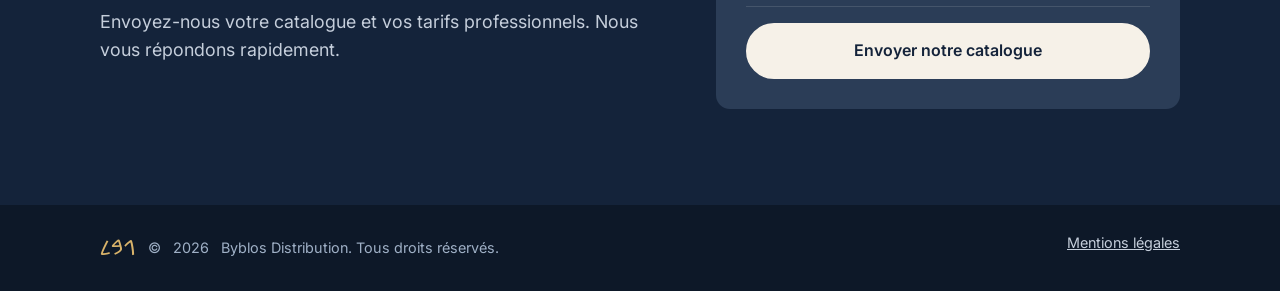
==== commit eb193216: "Version anglaise du site et sélecteur de langue FR/EN Pages anglaises dans en/ (accueil + legal noti" ====
--- a/index.html
+++ b/index.html
@@ -5,6 +5,8 @@
   <meta name="viewport" content="width=device-width, initial-scale=1">
   <title>Byblos Distribution — Votre partenaire de distribution sur Amazon</title>
   <meta name="description" content="Byblos Distribution achète et distribue les produits de marques et fabricants sur Amazon. Devenez fournisseur partenaire.">
+  <link rel="alternate" hreflang="fr" href="index.html">
+  <link rel="alternate" hreflang="en" href="en/index.html">
   <link rel="icon" href="favicon.svg" type="image/svg+xml">
   <link rel="preconnect" href="https://fonts.googleapis.com">
   <link rel="preconnect" href="https://fonts.gstatic.com" crossorigin>
@@ -24,6 +26,7 @@
         <a href="#processus">Processus</a>
         <a href="#pourquoi">Pourquoi nous</a>
         <a href="#contact" class="btn btn-small">Devenir fournisseur</a>
+        <span class="lang-switch"><span aria-current="true">FR</span><a href="en/index.html" hreflang="en" lang="en" title="English version">EN</a></span>
       </nav>
     </div>
   </header>
--- a/styles.css
+++ b/styles.css
@@ -113,6 +113,7 @@
   color: var(--ink);
 }
 .logo em { font-style: normal; color: var(--purple); }
+.logo span { white-space: nowrap; }
 .nav { display: flex; align-items: center; gap: 28px; }
 .nav a:not(.btn) {
   text-decoration: none;
@@ -120,6 +121,20 @@
   color: var(--ink-soft);
 }
 .nav a:not(.btn):hover { color: var(--purple); }
+
+/* Language switcher (FR | EN) */
+.lang-switch {
+  display: flex;
+  border: 1px solid var(--sand-deep);
+  border-radius: 999px;
+  overflow: hidden;
+  font-size: 0.8rem;
+  font-weight: 600;
+}
+.lang-switch > * { padding: 0.35em 0.7em; }
+.lang-switch [aria-current] { background: var(--ink); color: var(--white); }
+.nav .lang-switch a { color: var(--muted); text-decoration: none; }
+.nav .lang-switch a:hover { color: var(--purple); background: var(--sand); }
 
 /* Hero */
 .hero {
@@ -383,7 +398,8 @@
   .hero-ship { justify-self: center; max-width: 340px; }
 }
 @media (max-width: 720px) {
-  .nav a:not(.btn) { display: none; }
+  .nav > a:not(.btn) { display: none; }
+  .nav { gap: 12px; }
   .hero { padding: 70px 0 90px; }
   .section { padding: 70px 0; }
 }
@@ -393,5 +409,5 @@
   .route-country { font-size: 0.75rem; }
   .grid-4, .steps { grid-template-columns: 1fr; }
   .logo span { font-size: 1.05rem; }
-  .btn-small { padding: 0.45em 0.9em; font-size: 0.82rem; }
-}
+  .nav .btn-small { display: none; }
+}
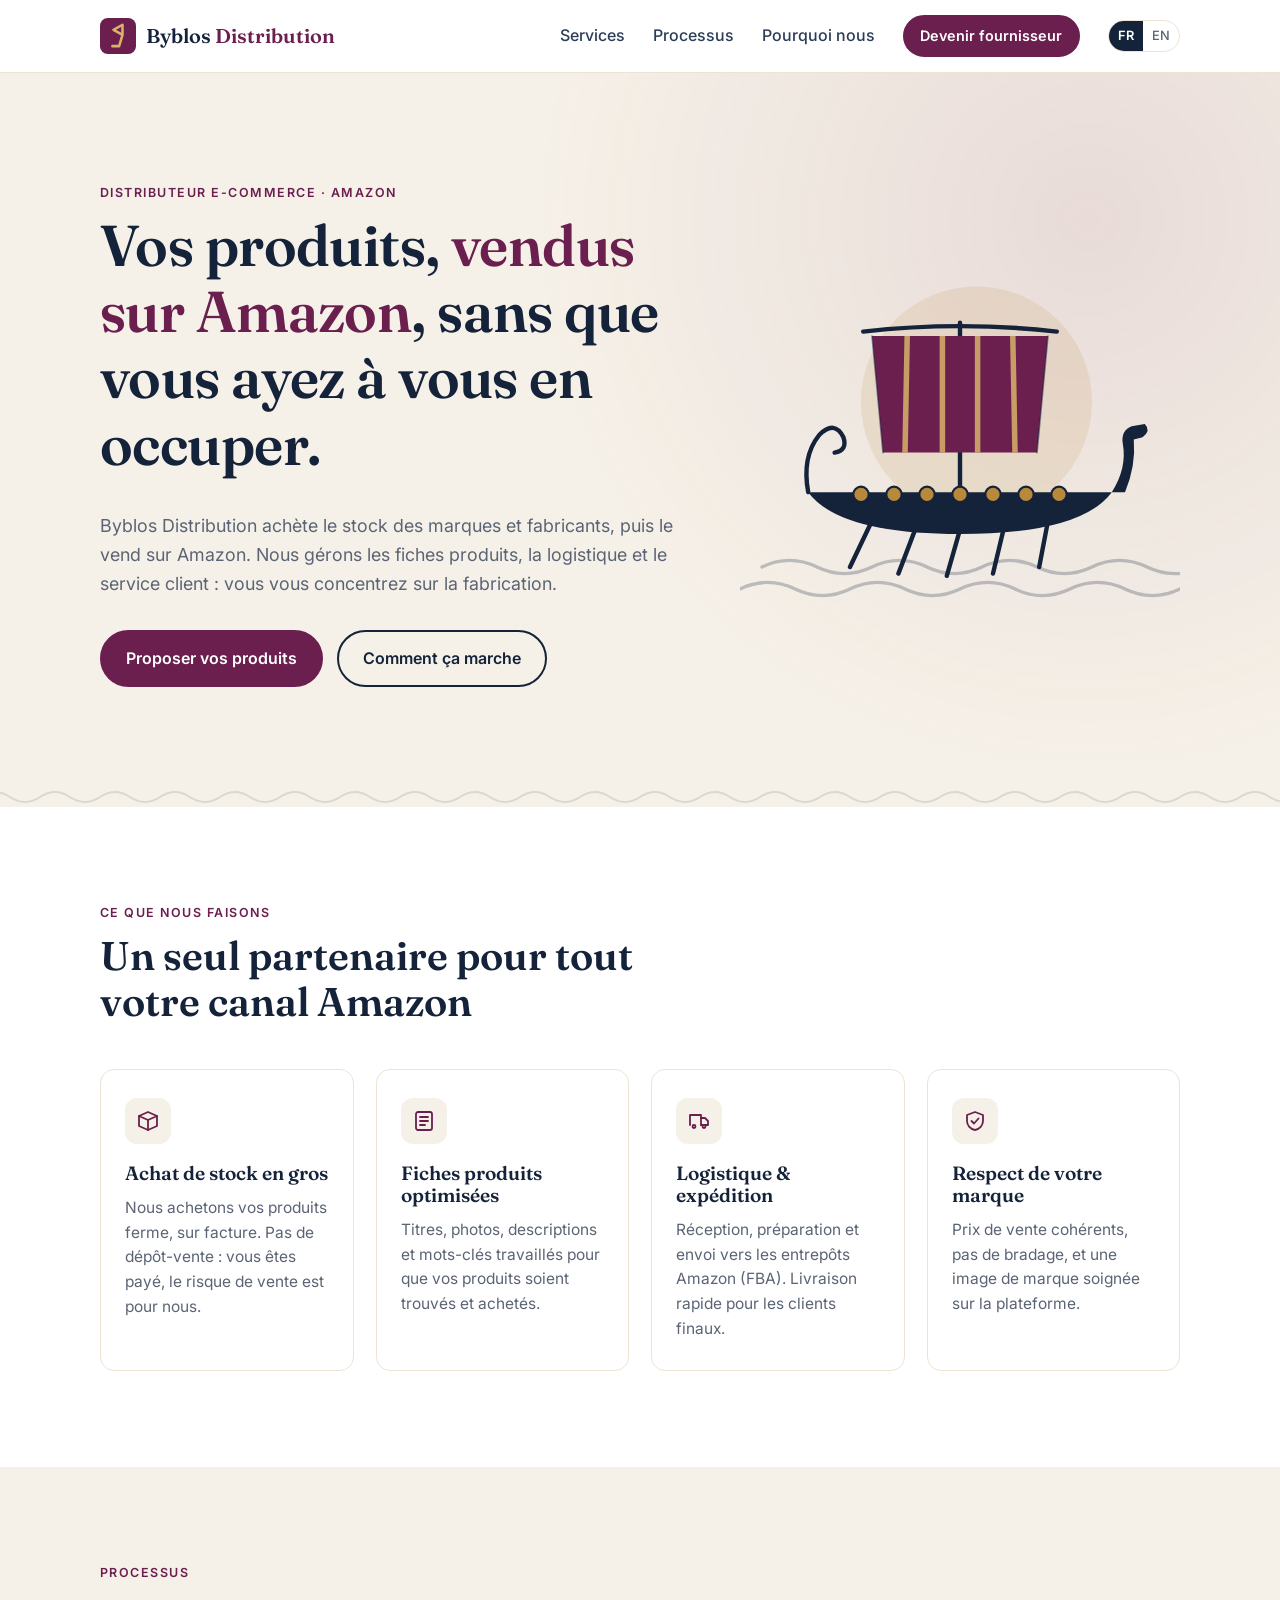
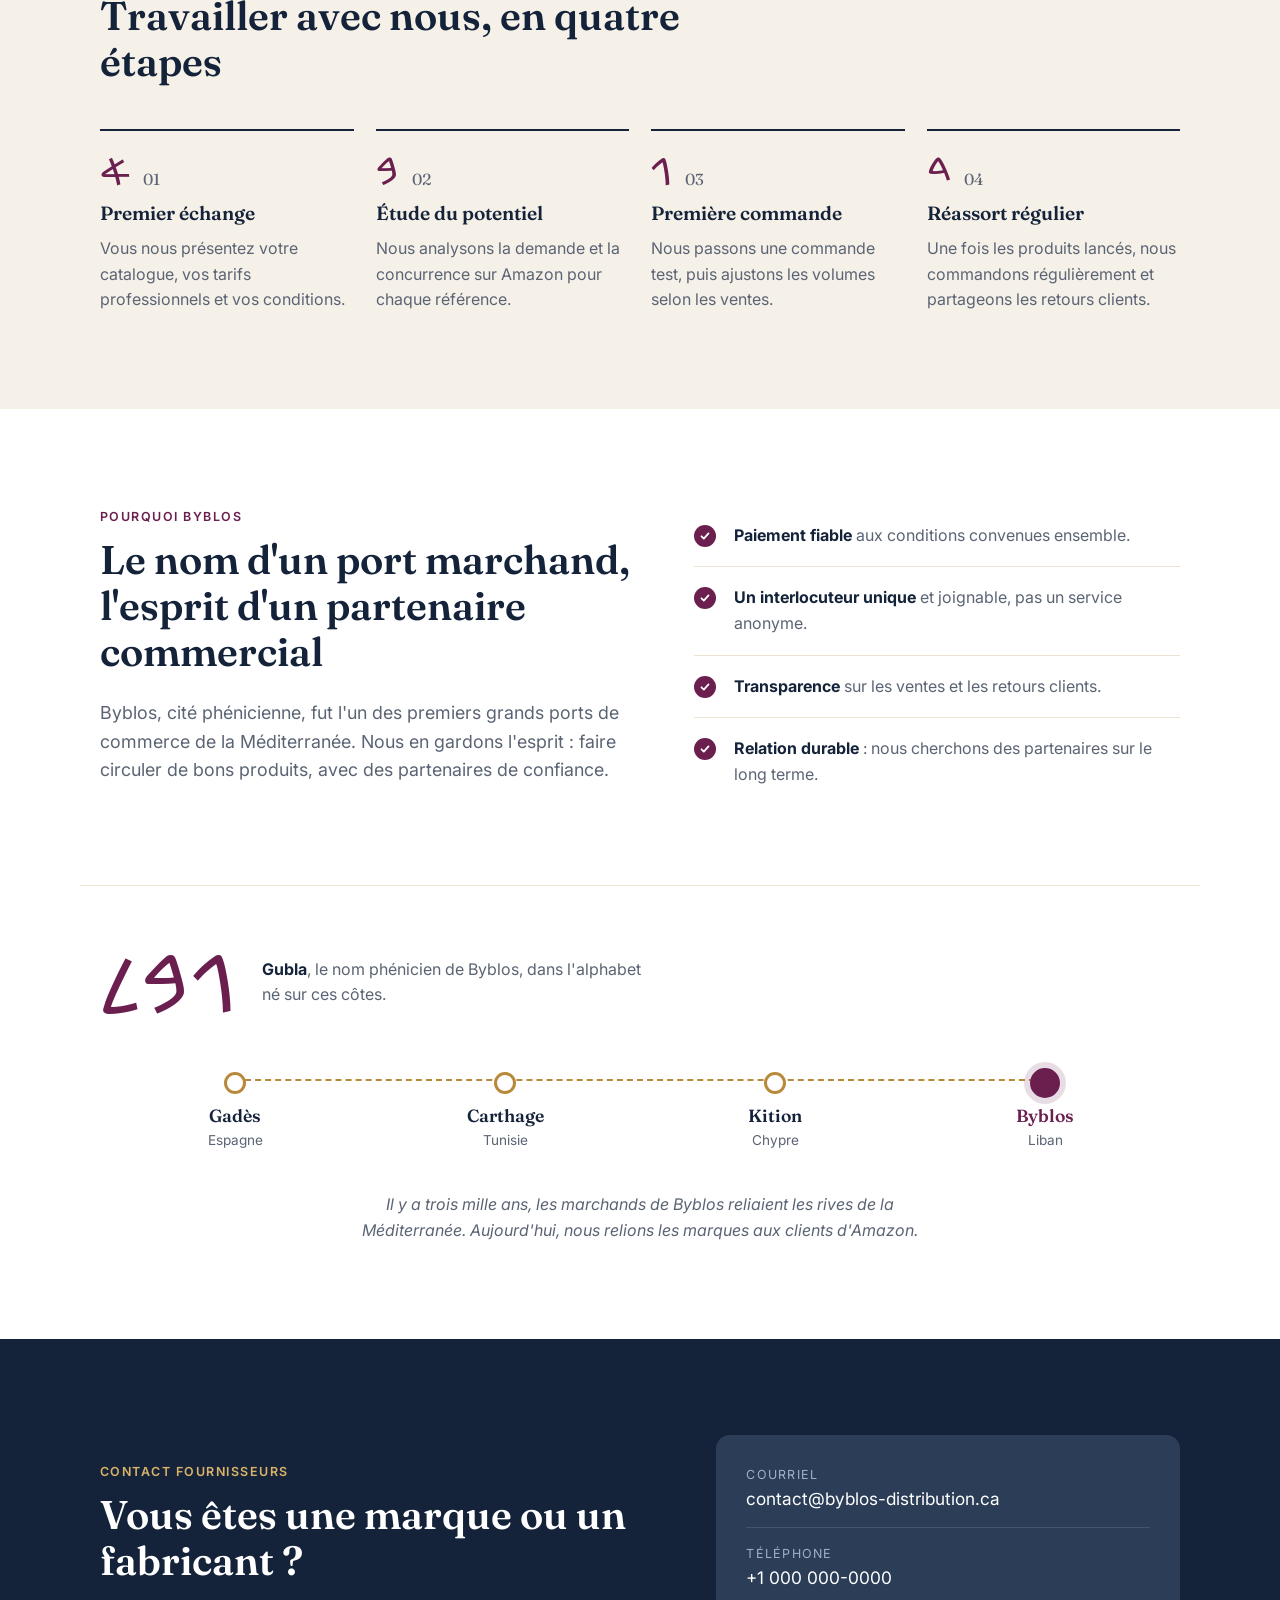
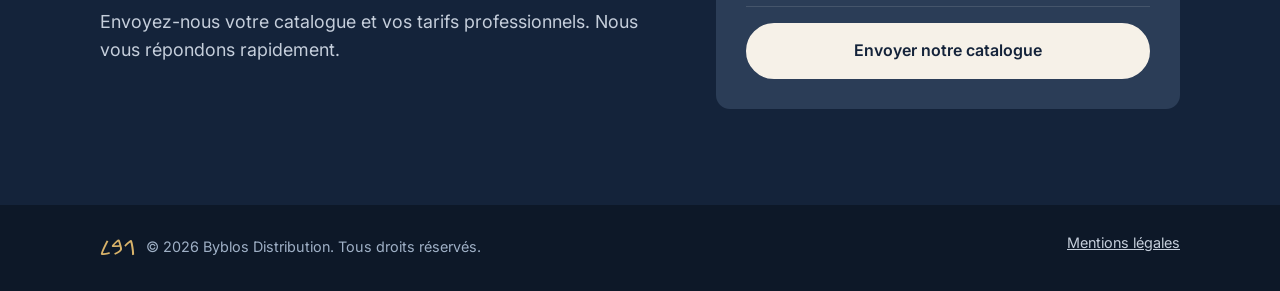
==== commit bacd3031: "Adapte le site au Canada Domaine .ca, téléphone +1, « courriel » en français, orthographe canadienne" ====
--- a/index.html
+++ b/index.html
@@ -184,17 +184,17 @@
           </p>
         </div>
         <div class="contact-card">
-          <!-- TODO: remplacer par l'adresse e-mail réelle -->
-          <a class="contact-line" href="mailto:contact@byblos-distribution.com">
-            <span class="label">E-mail</span>
-            <span>contact@byblos-distribution.com</span>
+          <!-- TODO: remplacer par le courriel réel -->
+          <a class="contact-line" href="mailto:contact@byblos-distribution.ca">
+            <span class="label">Courriel</span>
+            <span>contact@byblos-distribution.ca</span>
           </a>
           <!-- TODO: remplacer par le numéro réel (ou supprimer ce bloc) -->
-          <a class="contact-line" href="tel:+33000000000">
+          <a class="contact-line" href="tel:+10000000000">
             <span class="label">Téléphone</span>
-            <span>+33 0 00 00 00 00</span>
+            <span>+1 000 000-0000</span>
           </a>
-          <a href="mailto:contact@byblos-distribution.com?subject=Proposition%20de%20partenariat%20fournisseur" class="btn btn-light">
+          <a href="mailto:contact@byblos-distribution.ca?subject=Proposition%20de%20partenariat%20fournisseur" class="btn btn-light">
             Envoyer notre catalogue
           </a>
         </div>
--- a/styles.css
+++ b/styles.css
@@ -242,7 +242,8 @@
 .step-num .phoen { font-size: 2.4rem; color: var(--purple); line-height: 1; }
 
 /* Phoenician script */
-.phoen { font-family: "Noto Sans Phoenician", serif; }
+/* unicode-bidi: Phoenician is right-to-left; isolate it so it does not reorder the text around it */
+.phoen { font-family: "Noto Sans Phoenician", serif; unicode-bidi: isolate; }
 
 /* Why us */
 .split {
@@ -381,8 +382,8 @@
   padding: 26px 0;
 }
 .footer-inner { display: flex; justify-content: space-between; gap: 16px; flex-wrap: wrap; }
-.footer-inner p { margin: 0; display: flex; align-items: center; gap: 12px; }
-.footer-mark { color: var(--gold-light); font-size: 1.3rem; }
+.footer-inner p { margin: 0; }
+.footer-mark { color: var(--gold-light); font-size: 1.3rem; margin-right: 10px; vertical-align: -0.15em; }
 .site-footer a { color: #c5cedb; }
 
 /* Legal page */
@@ -400,8 +401,15 @@
 @media (max-width: 720px) {
   .nav > a:not(.btn) { display: none; }
   .nav { gap: 12px; }
-  .hero { padding: 70px 0 90px; }
   .section { padding: 70px 0; }
+
+  /* Phones: ship on top, compact hero, so ship + text + CTA fit the first screen */
+  .hero { padding: 12px 0 64px; }
+  .hero-inner { gap: 8px; }
+  .hero-ship { order: -1; max-width: 170px; }
+  .hero h1 { font-size: 2rem; }
+  .hero .lead { font-size: 1rem; }
+  .hero-actions { margin-top: 1.1em; }
 }
 @media (max-width: 520px) {
   .heritage-name { flex-direction: column; align-items: flex-start; gap: 12px; }
@@ -410,4 +418,6 @@
   .grid-4, .steps { grid-template-columns: 1fr; }
   .logo span { font-size: 1.05rem; }
   .nav .btn-small { display: none; }
-}
+  /* "How it works" is one scroll away; keep the first screen to one clear CTA */
+  .hero-actions .btn-ghost { display: none; }
+}
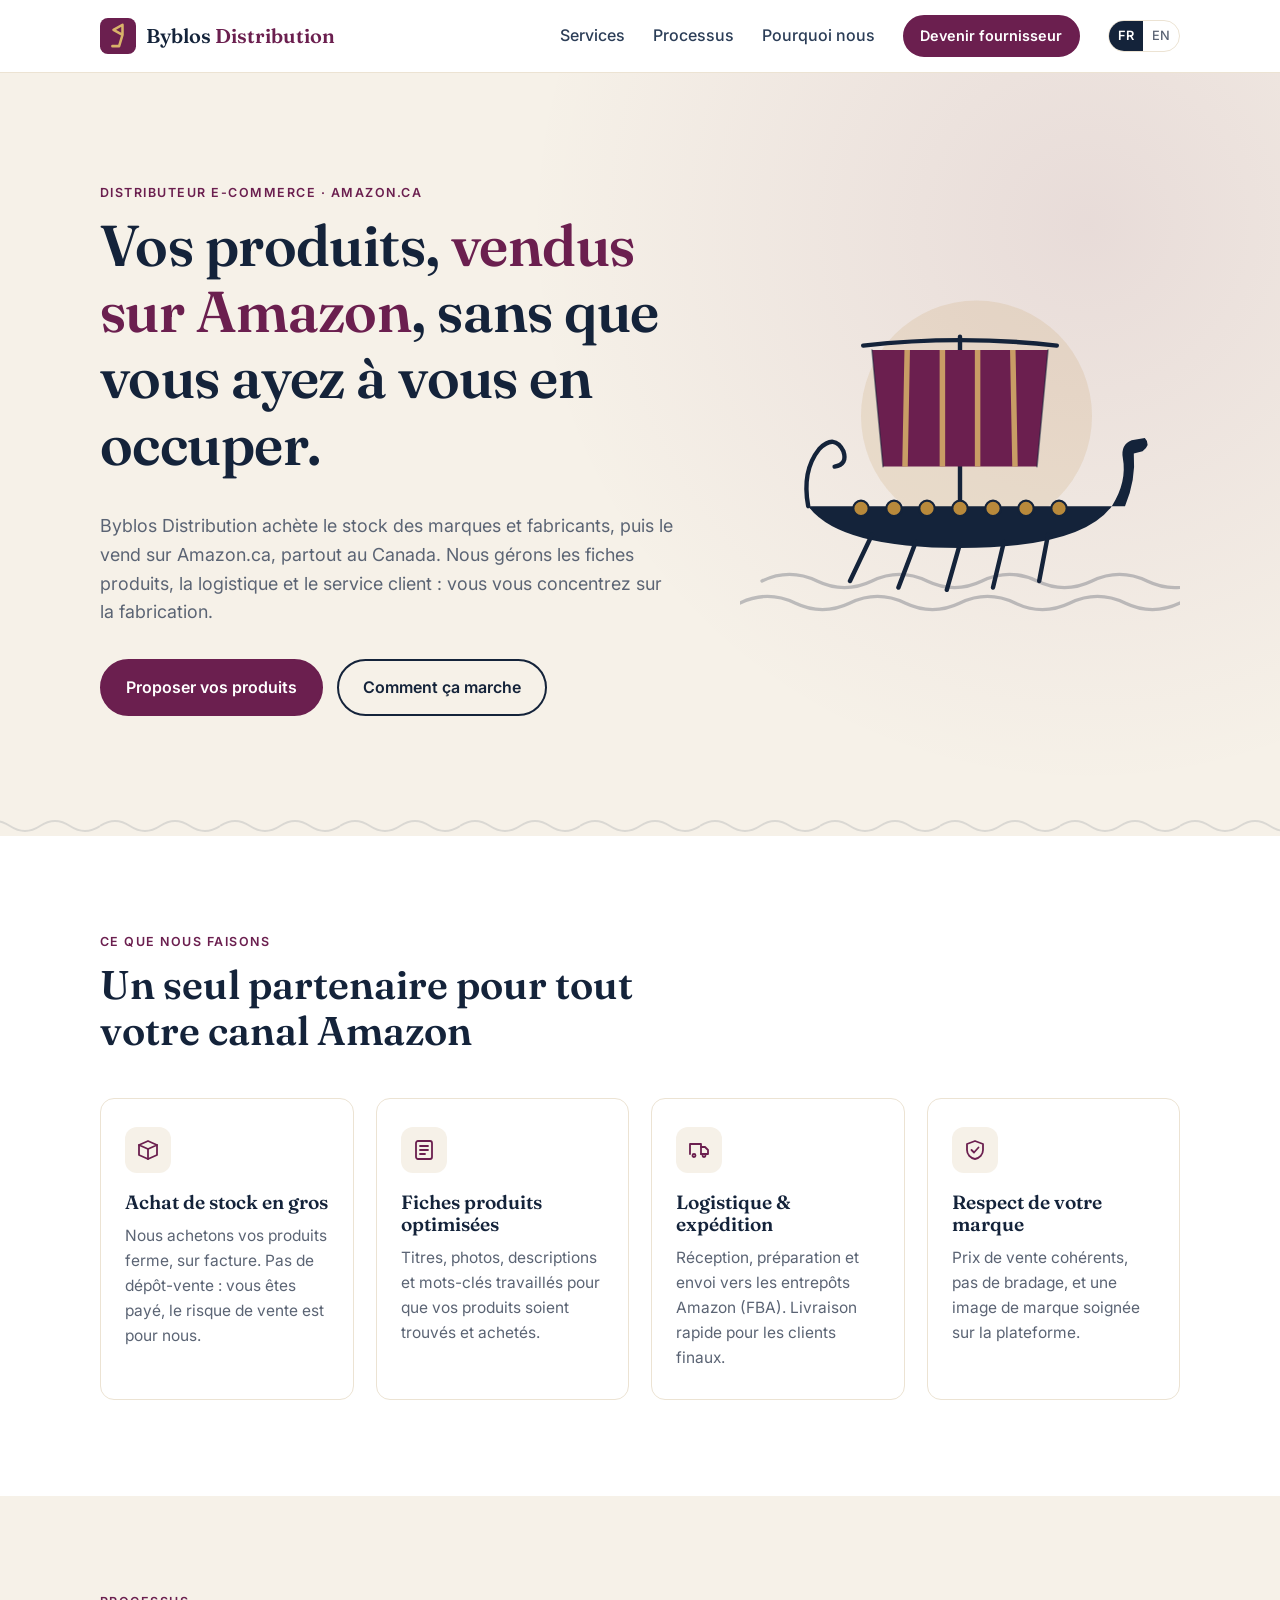
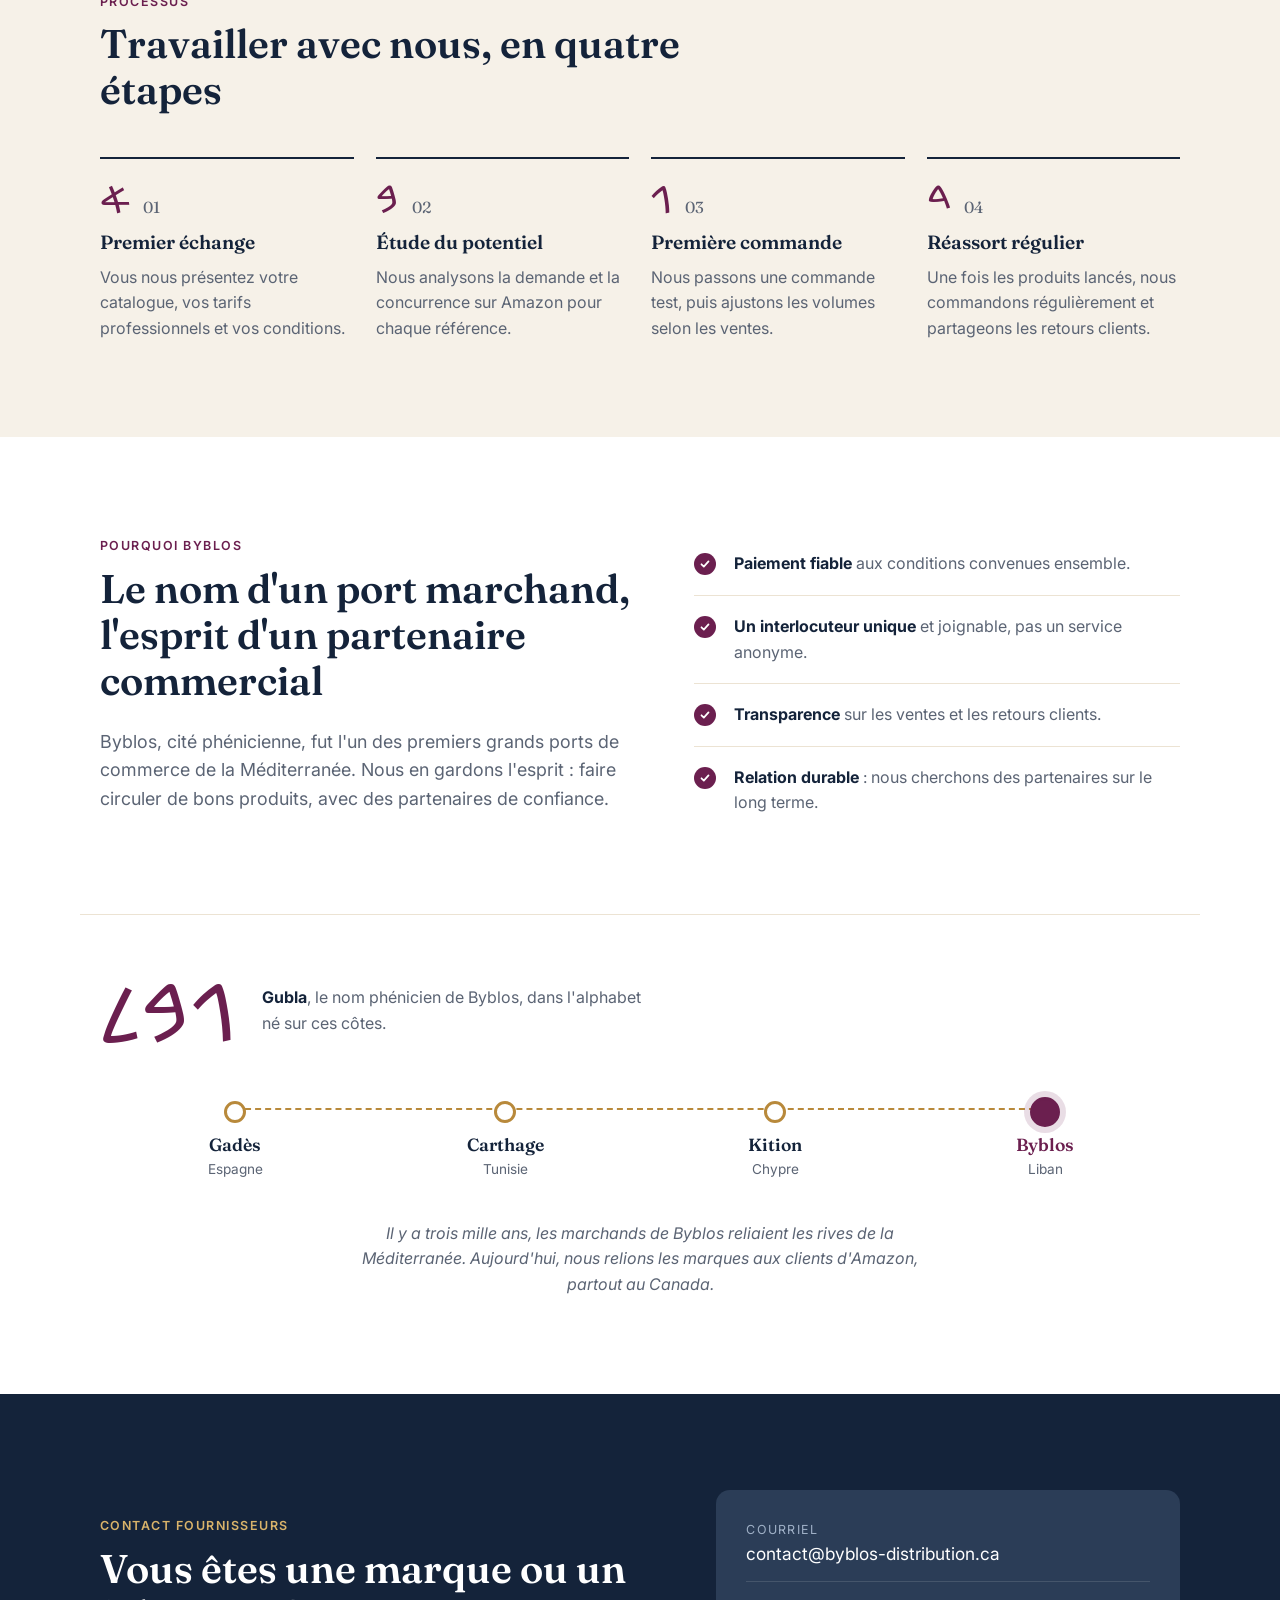
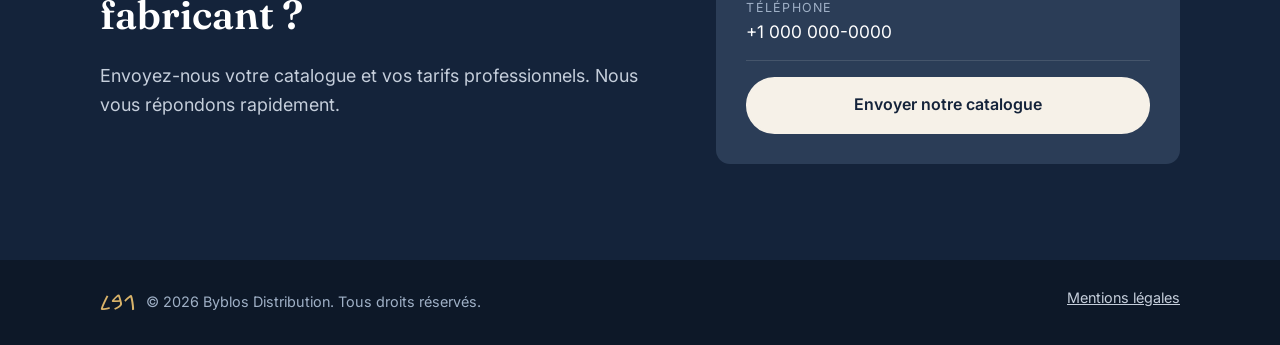
==== commit 37e67ad9: "Précise Amazon.ca et la vente partout au Canada Le grand titre garde « Amazon » seul pour une future" ====
--- a/index.html
+++ b/index.html
@@ -4,7 +4,7 @@
   <meta charset="utf-8">
   <meta name="viewport" content="width=device-width, initial-scale=1">
   <title>Byblos Distribution — Votre partenaire de distribution sur Amazon</title>
-  <meta name="description" content="Byblos Distribution achète et distribue les produits de marques et fabricants sur Amazon. Devenez fournisseur partenaire.">
+  <meta name="description" content="Byblos Distribution achète et distribue les produits de marques et fabricants sur Amazon.ca, partout au Canada. Devenez fournisseur partenaire.">
   <link rel="alternate" hreflang="fr" href="index.html">
   <link rel="alternate" hreflang="en" href="en/index.html">
   <link rel="icon" href="favicon.svg" type="image/svg+xml">
@@ -36,10 +36,10 @@
     <section class="hero">
       <div class="container hero-inner">
         <div class="hero-text">
-        <p class="eyebrow">Distributeur e-commerce · Amazon</p>
+        <p class="eyebrow">Distributeur e-commerce · Amazon.ca</p>
         <h1>Vos produits, <span class="accent">vendus sur Amazon</span>, sans que vous ayez à vous en occuper.</h1>
         <p class="lead">
-          Byblos Distribution achète le stock des marques et fabricants, puis le vend sur Amazon.
+          Byblos Distribution achète le stock des marques et fabricants, puis le vend sur Amazon.ca, partout au Canada.
           Nous gérons les fiches produits, la logistique et le service client : vous vous concentrez sur la fabrication.
         </p>
         <div class="hero-actions">
@@ -169,7 +169,7 @@
         </ol>
         <p class="route-caption">
           Il y a trois mille ans, les marchands de Byblos reliaient les rives de la Méditerranée.
-          Aujourd'hui, nous relions les marques aux clients d'Amazon.
+          Aujourd'hui, nous relions les marques aux clients d'Amazon, partout au Canada.
         </p>
       </div>
     </section>
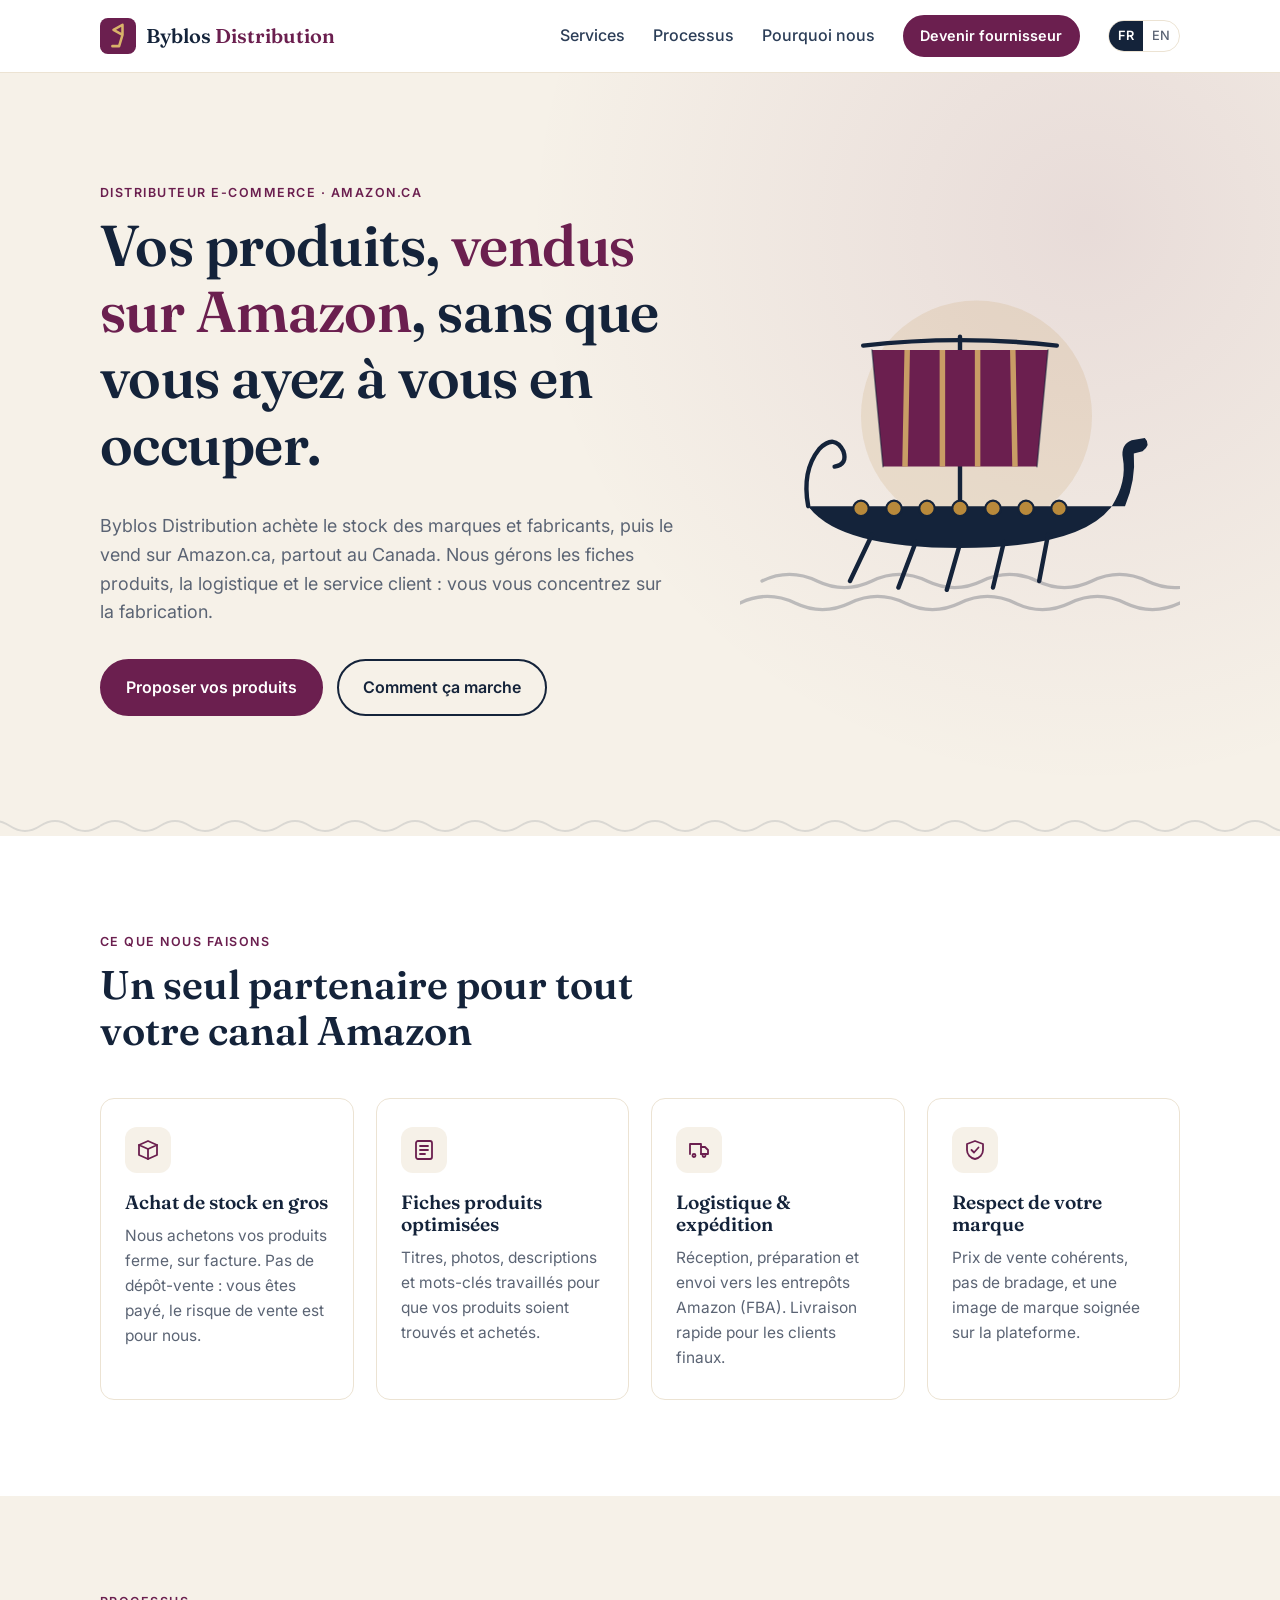
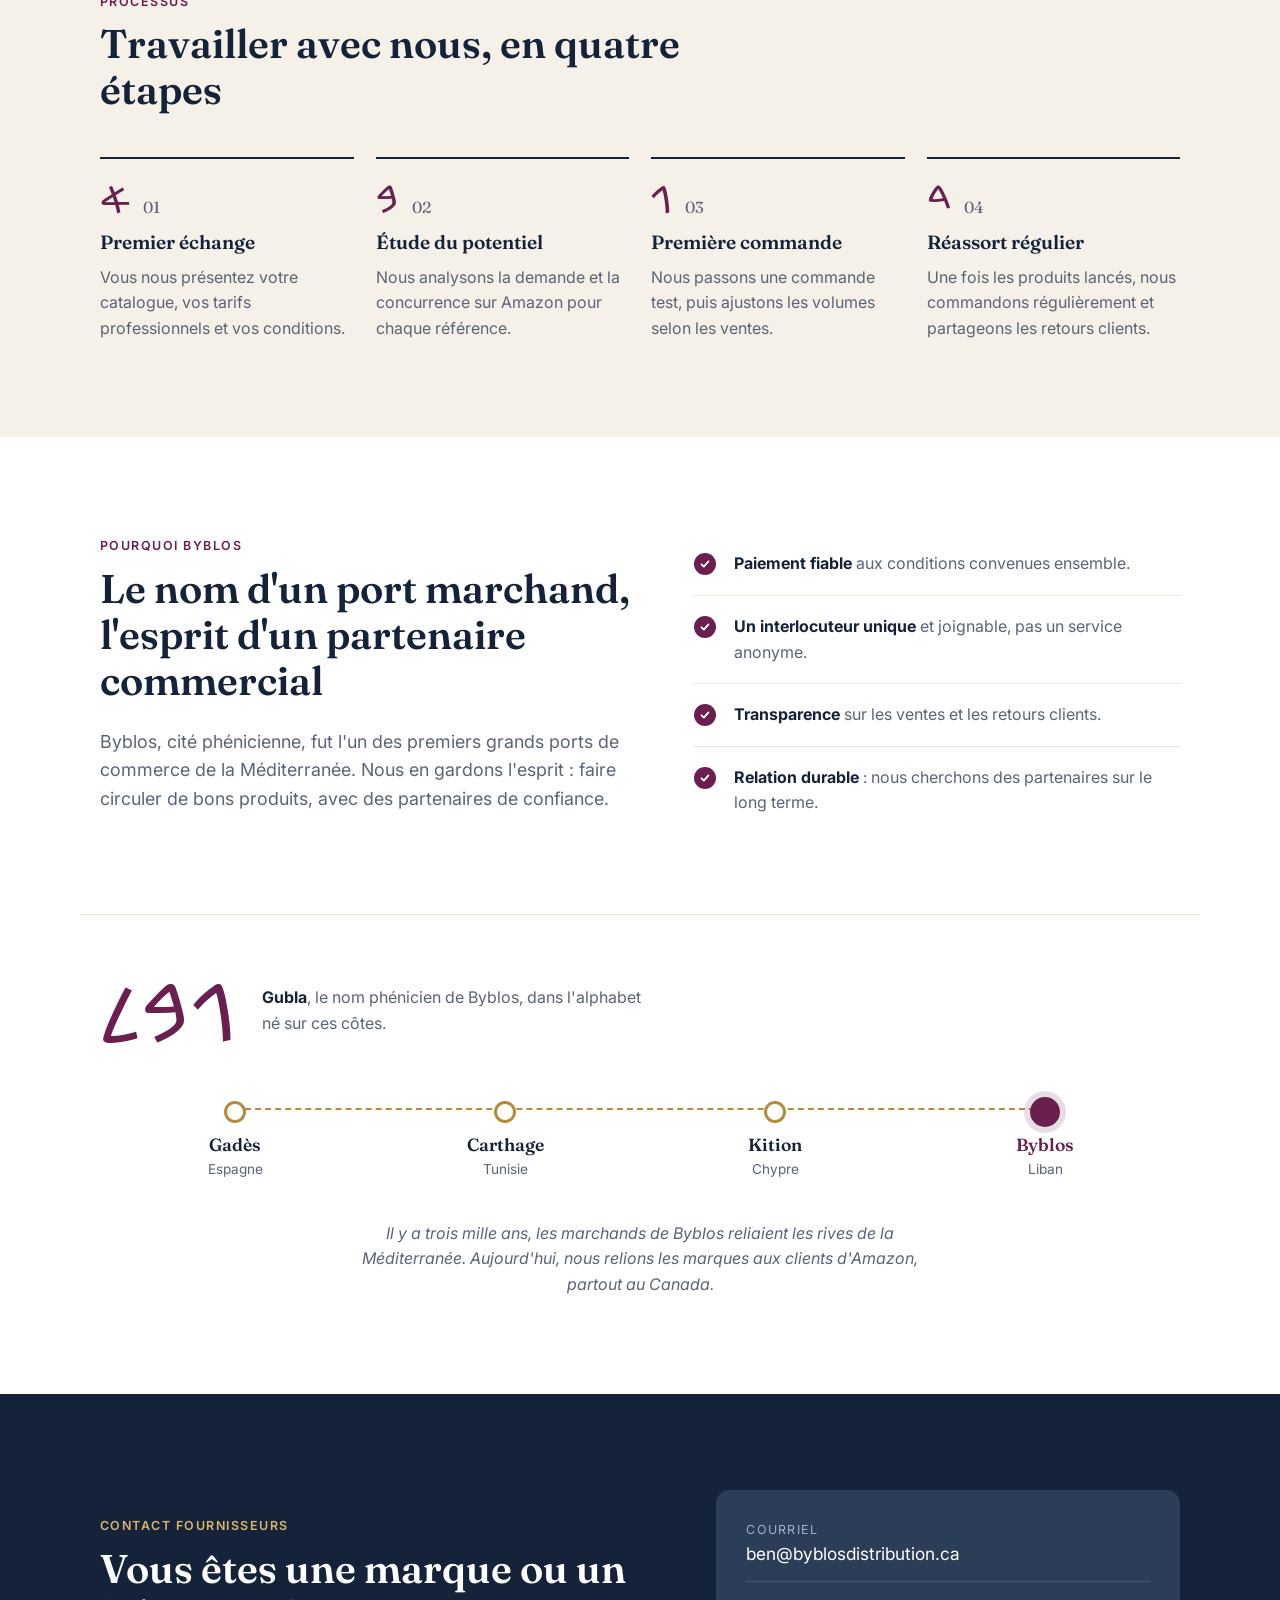
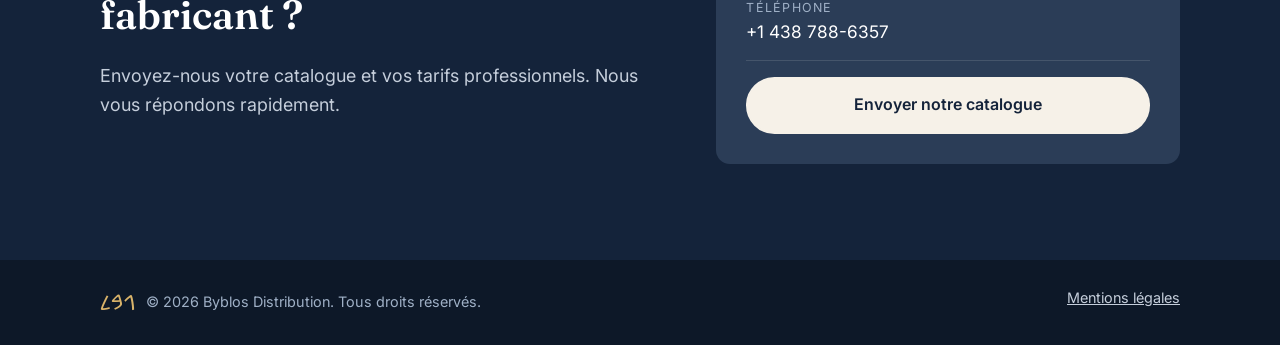
==== commit 292f7fd1: "Vraies coordonnées et mentions légales simplifiées Courriel ben@byblosdistribution.ca et téléphone +" ====
--- a/index.html
+++ b/index.html
@@ -184,17 +184,15 @@
           </p>
         </div>
         <div class="contact-card">
-          <!-- TODO: remplacer par le courriel réel -->
-          <a class="contact-line" href="mailto:contact@byblos-distribution.ca">
+          <a class="contact-line" href="mailto:ben@byblosdistribution.ca">
             <span class="label">Courriel</span>
-            <span>contact@byblos-distribution.ca</span>
+            <span>ben@byblosdistribution.ca</span>
           </a>
-          <!-- TODO: remplacer par le numéro réel (ou supprimer ce bloc) -->
-          <a class="contact-line" href="tel:+10000000000">
+          <a class="contact-line" href="tel:+14387886357">
             <span class="label">Téléphone</span>
-            <span>+1 000 000-0000</span>
+            <span>+1 438 788-6357</span>
           </a>
-          <a href="mailto:contact@byblos-distribution.ca?subject=Proposition%20de%20partenariat%20fournisseur" class="btn btn-light">
+          <a href="mailto:ben@byblosdistribution.ca?subject=Proposition%20de%20partenariat%20fournisseur" class="btn btn-light">
             Envoyer notre catalogue
           </a>
         </div>
